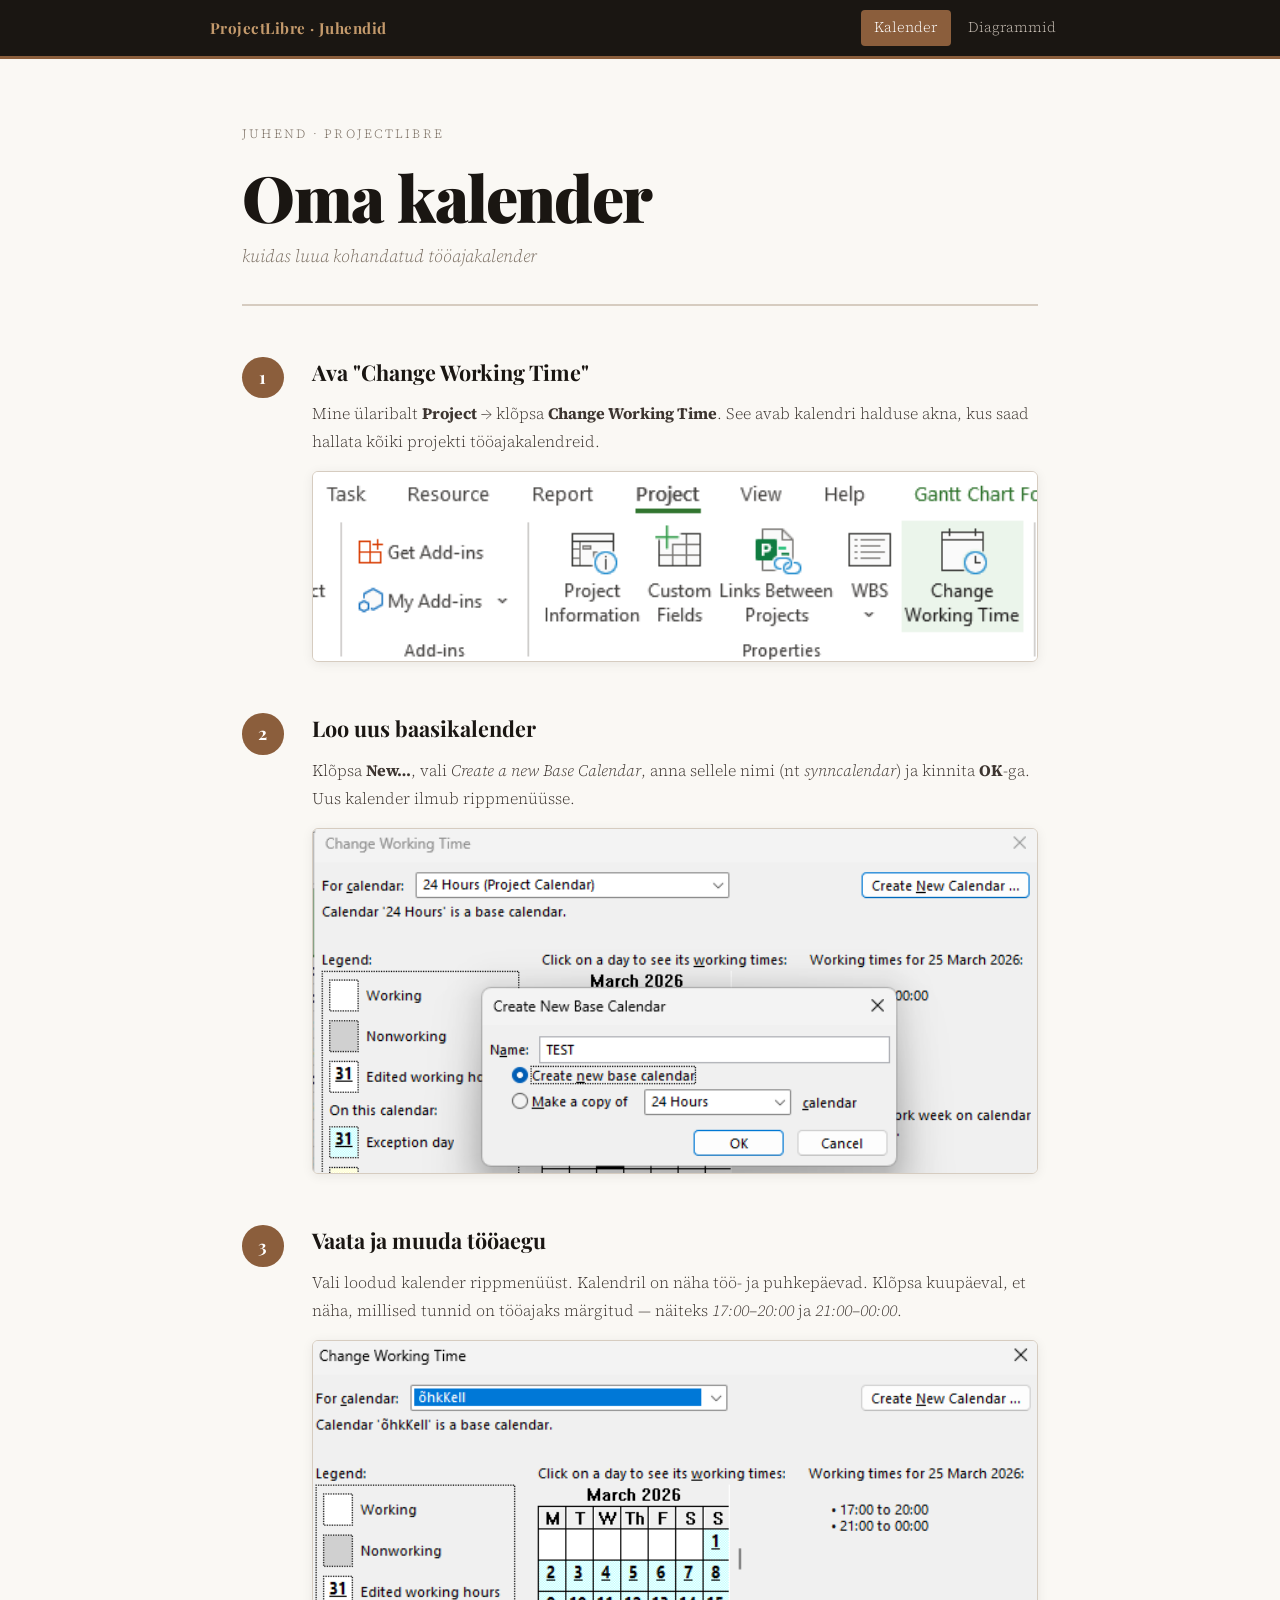
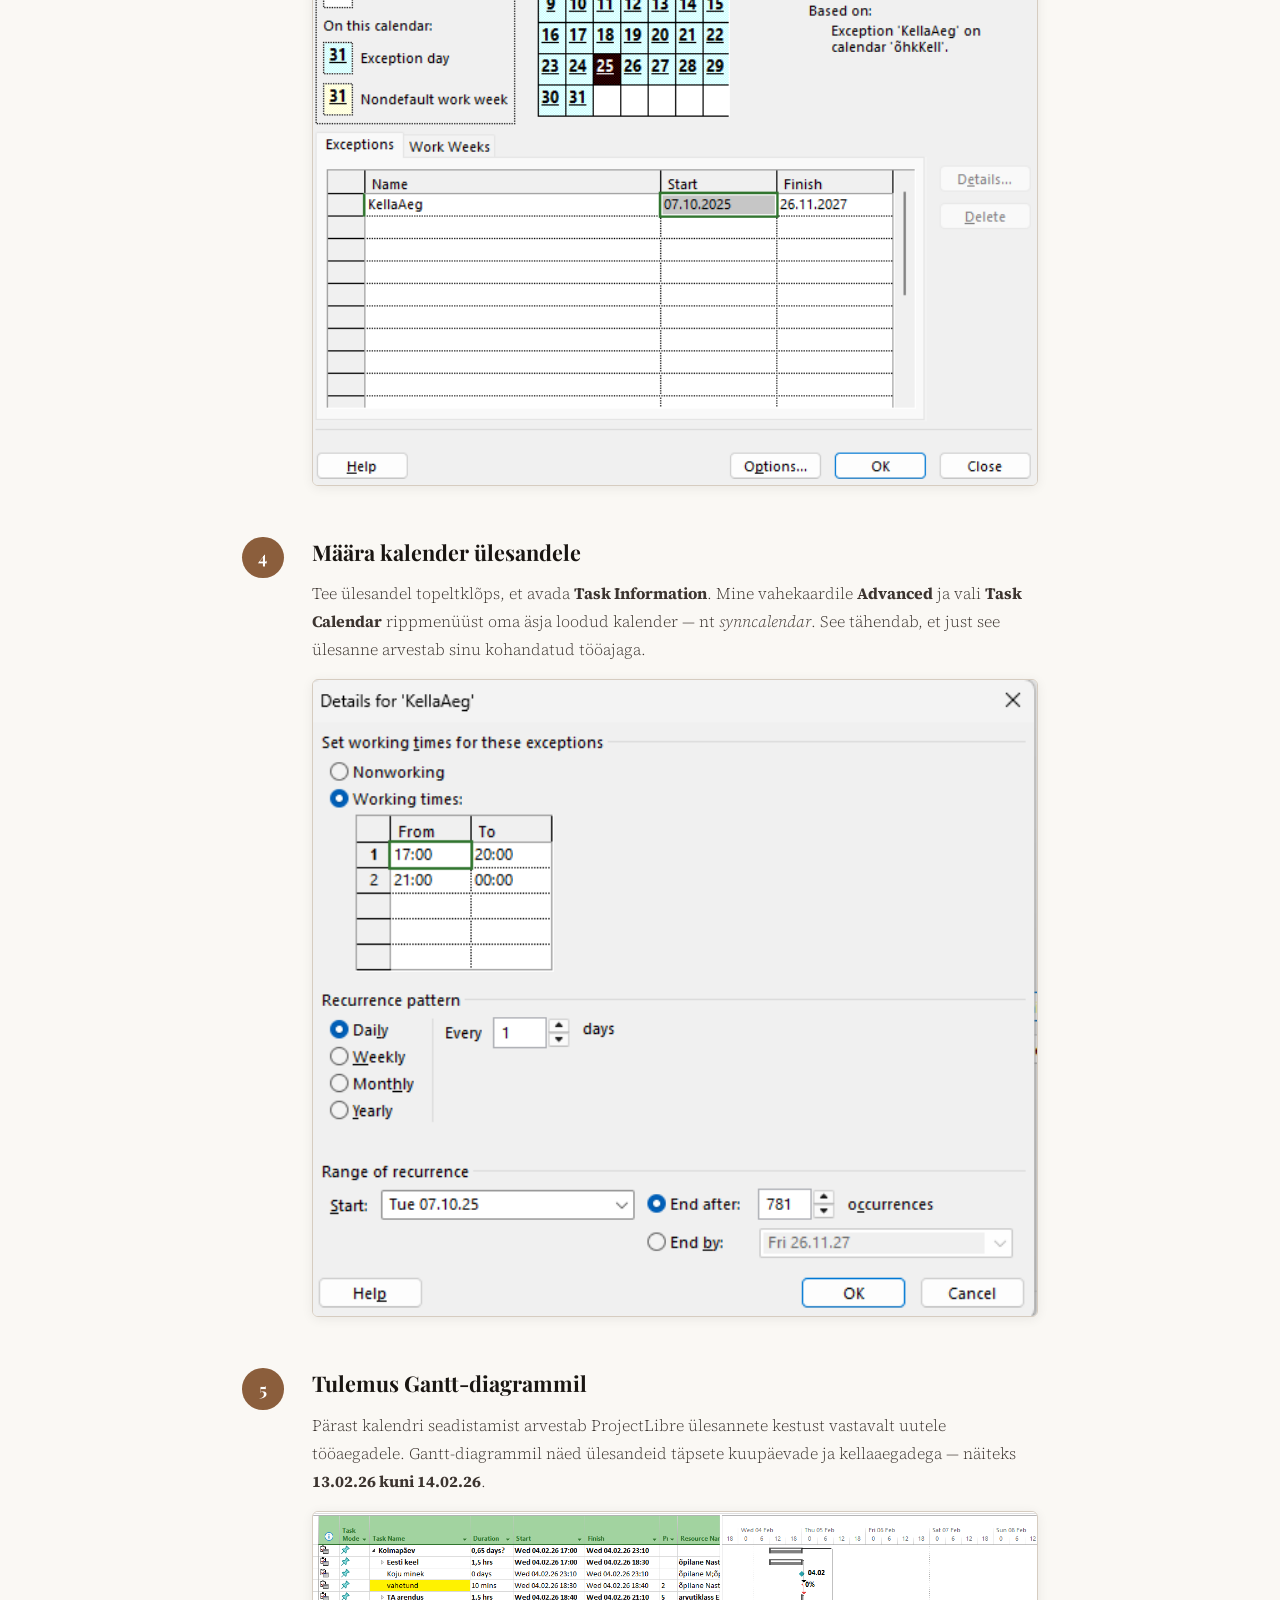
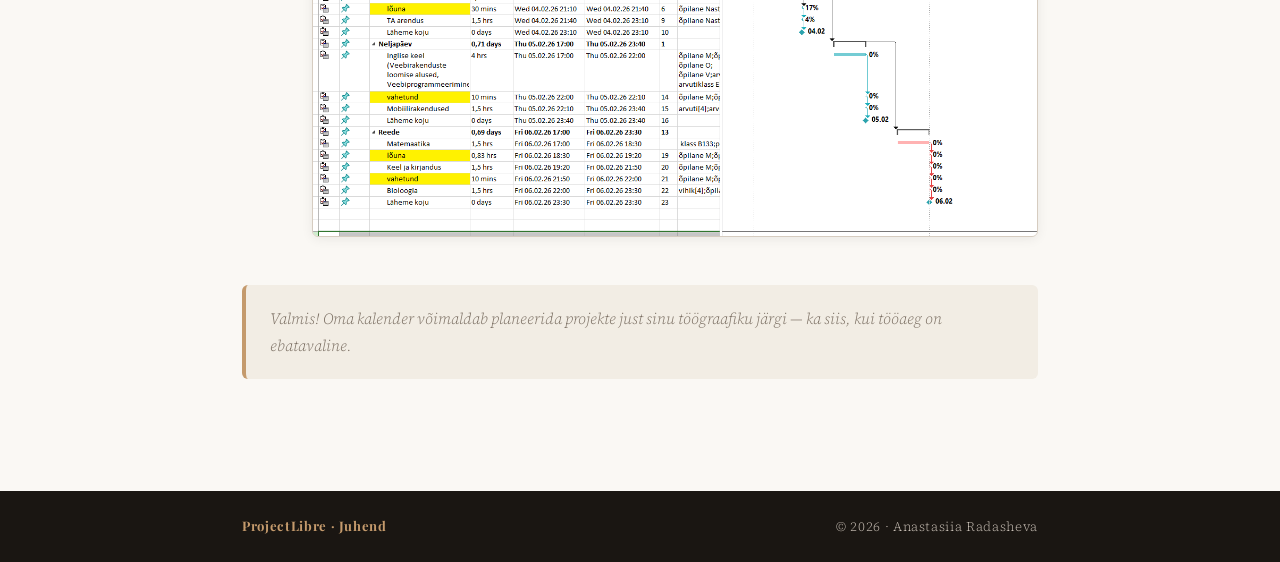
==== index.html @ e67ac2ee "Update index.html" ====
<!DOCTYPE html>
<html lang="et">
<head>
<meta charset="UTF-8">
<meta name="viewport" content="width=device-width, initial-scale=1.0">
<title>Kuidas luua oma kalender ProjectLibre'is?</title>
<link href="https://fonts.googleapis.com/css2?family=Playfair+Display:wght@700;900&family=Source+Serif+4:ital,wght@0,300;0,400;1,300&display=swap" rel="stylesheet">
<link rel="stylesheet" href="style.css">
</head>
<body>
<nav class="navbar">
  <div class="nav-inner">
    <span class="nav-brand">ProjectLibre · Juhendid</span>
    <ul class="nav-links">
      <li><a href="index.html" class="active">Kalender</a></li>
      <li><a href="diagramm.html"> Diagrammid</a></li>
    </ul>
  </div>
</nav>
<div class="page">
  <div class="label">Juhend · ProjectLibre</div>
  <h1>Oma kalender</h1>
  <p class="subtitle">kuidas luua kohandatud tööajakalender</p>
  <hr class="divider">
  <div class="step">
    <div class="step-number">1</div>
    <div class="step-content">
      <h2>Ava "Change Working Time"</h2>
      <p>Mine ülaribalt <strong>Project</strong> → klõpsa <strong>Change Working Time</strong>. See avab kalendri halduse akna, kus saad hallata kõiki projekti tööajakalendreid.</p>
      <img src="Images/{F6E60030-92B0-4FE5-90F1-B4C6B2BD35BD}.png" alt="ProjectLibre ribbon — Change Working Time nupp">
    </div>
  </div>
  <div class="step">
    <div class="step-number">2</div>
    <div class="step-content">
      <h2>Loo uus baasikalender</h2>
      <p>Klõpsa <strong>New…</strong>, vali <em>Create a new Base Calendar</em>, anna sellele nimi (nt <em>synncalendar</em>) ja kinnita <strong>OK</strong>-ga. Uus kalender ilmub rippmenüüsse.</p>
      <img src="Images/{E09361CF-69B8-4D00-9238-5CE964BAFF98}.png" alt="New Base Calendar dialoog ProjectLibre'is">
    </div>
  </div>
  <div class="step">
    <div class="step-number">3</div>
    <div class="step-content">
      <h2>Vaata ja muuda tööaegu</h2>
      <p>Vali loodud kalender rippmenüüst. Kalendril on näha töö- ja puhkepäevad. Klõpsa kuupäeval, et näha, millised tunnid on tööajaks märgitud — näiteks <em>17:00–20:00</em> ja <em>21:00–00:00</em>.</p>
      <img src="Images/{89A5AAA4-F34B-474A-B6EA-D27E806404A8}.png" alt="Change Working Time — kalender projektiga">
    </div>
  </div>
  <div class="step">
    <div class="step-number">4</div>
    <div class="step-content">
      <h2>Määra kalender ülesandele</h2>
      <p>Tee ülesandel topeltklõps, et avada <strong>Task Information</strong>. Mine vahekaardile <strong>Advanced</strong> ja vali <strong>Task Calendar</strong> rippmenüüst oma äsja loodud kalender — nt <em>synncalendar</em>. See tähendab, et just see ülesanne arvestab sinu kohandatud tööajaga.</p>
      <img src="Images/{0BF340AE-6AEB-4C41-87E1-C7EDC3A87000}.png" alt="Task Information — Advanced vahekaart kalendri määramisega">
    </div>
  </div>
  <div class="step">
    <div class="step-number">5</div>
    <div class="step-content">
      <h2>Tulemus Gantt-diagrammil</h2>
      <p>Pärast kalendri seadistamist arvestab ProjectLibre ülesannete kestust vastavalt uutele tööaegadele. Gantt-diagrammil näed ülesandeid täpsete kuupäevade ja kellaaegadega — näiteks <strong>13.02.26 kuni 14.02.26</strong>.</p>
      <img src="Images/{218B8724-A033-433F-B2F6-CED9FF5B0095}.png" alt="Gantt diagramm ülesannetega ProjectLibre'is">
    </div>
  </div>
  <p class="footer-note">
    Valmis! Oma kalender võimaldab planeerida projekte just sinu töögraafiku järgi — ka siis, kui tööaeg on ebatavaline.
  </p>
</div>
<footer>
  <div class="footer-inner">
    <div class="footer-brand">ProjectLibre · Juhend</div>
    <div class="footer-copy">© 2026 · Anastasiia Radasheva</div>
  </div>
</footer>
</body>
</html>
---- style.css ----
/* ── Reset & base ── */
*, *::before, *::after { box-sizing: border-box; margin: 0; padding: 0; }

:root {
  --ink:     #1a1612;
  --paper:   #faf8f4;
  --cream:   #f2ede4;
  --accent:  #8b5e3c;
  --accent2: #c49a6c;
  --rule:    #d6ccc0;
  --muted:   #7a6e62;
  --nav-bg:  #1a1612;
  --nav-text:#faf8f4;
}

body {
  background: var(--paper);
  color: var(--ink);
  font-family: 'Source Serif 4', Georgia, serif;
  font-weight: 300;
  line-height: 1.75;
}

/* ── Navigation ── */
.navbar {
  position: sticky;
  top: 0;
  z-index: 100;
  background: var(--nav-bg);
  border-bottom: 3px solid var(--accent);
  padding: 0 2rem;
}

.nav-inner {
  max-width: 860px;
  margin: 0 auto;
  display: flex;
  align-items: center;
  justify-content: space-between;
  height: 56px;
  gap: 1rem;
}

.nav-brand {
  font-family: 'Playfair Display', Georgia, serif;
  font-weight: 700;
  font-size: 0.95rem;
  color: var(--accent2);
  white-space: nowrap;
  letter-spacing: 0.03em;
}

.nav-links {
  list-style: none;
  display: flex;
  gap: 0.25rem;
}

.nav-links a {
  display: block;
  padding: 0.35rem 0.85rem;
  color: #c8bfb5;
  text-decoration: none;
  font-family: 'Source Serif 4', serif;
  font-size: 0.9rem;
  border-radius: 4px;
  transition: background 0.2s, color 0.2s;
}

.nav-links a:hover {
  background: rgba(255,255,255,0.08);
  color: var(--nav-text);
}

.nav-links a.active {
  background: var(--accent);
  color: #fff;
}

/* ── Page wrapper ── */
.page {
  max-width: 860px;
  margin: 0 auto;
  padding: 4rem 2rem 3rem;
}

/* ── Header ── */
.label {
  font-size: 0.78rem;
  letter-spacing: 0.18em;
  text-transform: uppercase;
  color: var(--muted);
  margin-bottom: 1.1rem;
}

h1 {
  font-family: 'Playfair Display', Georgia, serif;
  font-size: clamp(2.4rem, 6vw, 4rem);
  font-weight: 900;
  line-height: 1.1;
  letter-spacing: -0.02em;
  color: var(--ink);
  margin-bottom: 0.5rem;
}

.subtitle {
  font-size: 1.1rem;
  font-weight: 300;
  font-style: italic;
  color: var(--muted);
  margin-bottom: 2rem;
}

.divider {
  border: none;
  border-top: 2px solid var(--rule);
  margin-bottom: 3rem;
}

/* ── Steps ── */
.step {
  display: flex;
  gap: 1.8rem;
  margin-bottom: 3rem;
  align-items: flex-start;
}

.step-number {
  flex-shrink: 0;
  width: 2.6rem;
  height: 2.6rem;
  background: var(--accent);
  color: #fff;
  border-radius: 50%;
  display: flex;
  align-items: center;
  justify-content: center;
  font-family: 'Playfair Display', serif;
  font-weight: 700;
  font-size: 1.1rem;
  margin-top: 0.2rem;
}

.step-content h2 {
  font-family: 'Playfair Display', Georgia, serif;
  font-size: 1.35rem;
  font-weight: 700;
  color: var(--ink);
  margin-bottom: 0.5rem;
}

.step-content p {
  color: #3d3530;
  margin-bottom: 1rem;
}

.step-content img {
  width: 100%;
  border-radius: 6px;
  border: 1px solid var(--rule);
  box-shadow: 0 2px 12px rgba(0,0,0,0.07);
  display: block;
  margin-top: 0.75rem;
}

/* ── Info box (video link) ── */
.info-box {
  background: var(--cream);
  border-left: 4px solid var(--accent);
  border-radius: 4px;
  padding: 1rem 1.25rem;
  margin-bottom: 2.5rem;
  font-size: 0.97rem;
  color: var(--ink);
}

.info-box a {
  color: var(--accent);
  text-decoration: underline;
  text-underline-offset: 3px;
}

.info-box a:hover {
  color: var(--ink);
}

/* ── Image placeholder ── */
.img-placeholder {
  width: 100%;
  min-height: 180px;
  background: var(--cream);
  border: 2px dashed var(--rule);
  border-radius: 6px;
  display: flex;
  align-items: center;
  justify-content: center;
  margin-top: 0.75rem;
  padding: 1.5rem;
}

.img-placeholder span {
  color: var(--muted);
  font-size: 0.9rem;
  font-style: italic;
  text-align: center;
}

/* ── Code block ── */
.code-block {
  background: #2a2420;
  color: #e8d5b7;
  font-family: 'Courier New', monospace;
  font-size: 1rem;
  padding: 0.85rem 1.25rem;
  border-radius: 6px;
  margin: 0.75rem 0 1rem;
  letter-spacing: 0.02em;
}

/* ── Footer note ── */
.footer-note {
  background: var(--cream);
  border-radius: 6px;
  padding: 1.25rem 1.5rem;
  margin-top: 1rem;
  font-style: italic;
  color: var(--muted);
  font-size: 0.97rem;
  border-left: 4px solid var(--accent2);
}

/* ── Footer ── */
footer {
  background: var(--ink);
  color: #c8bfb5;
  margin-top: 4rem;
}

.footer-inner {
  max-width: 860px;
  margin: 0 auto;
  padding: 1.5rem 2rem;
  display: flex;
  justify-content: space-between;
  align-items: center;
  font-size: 0.82rem;
  letter-spacing: 0.05em;
}

.footer-brand {
  font-family: 'Playfair Display', serif;
  font-weight: 700;
  color: var(--accent2);
}

/* ── Responsive ── */
@media (max-width: 600px) {
  .nav-inner {
    flex-direction: column;
    height: auto;
    padding: 0.6rem 0;
    gap: 0.4rem;
  }

  .nav-links {
    flex-wrap: wrap;
    justify-content: center;
  }

  .step {
    flex-direction: column;
    gap: 0.75rem;
  }

  .step-number {
    margin-top: 0;
  }

  .footer-inner {
    flex-direction: column;
    gap: 0.4rem;
    text-align: center;
  }
}
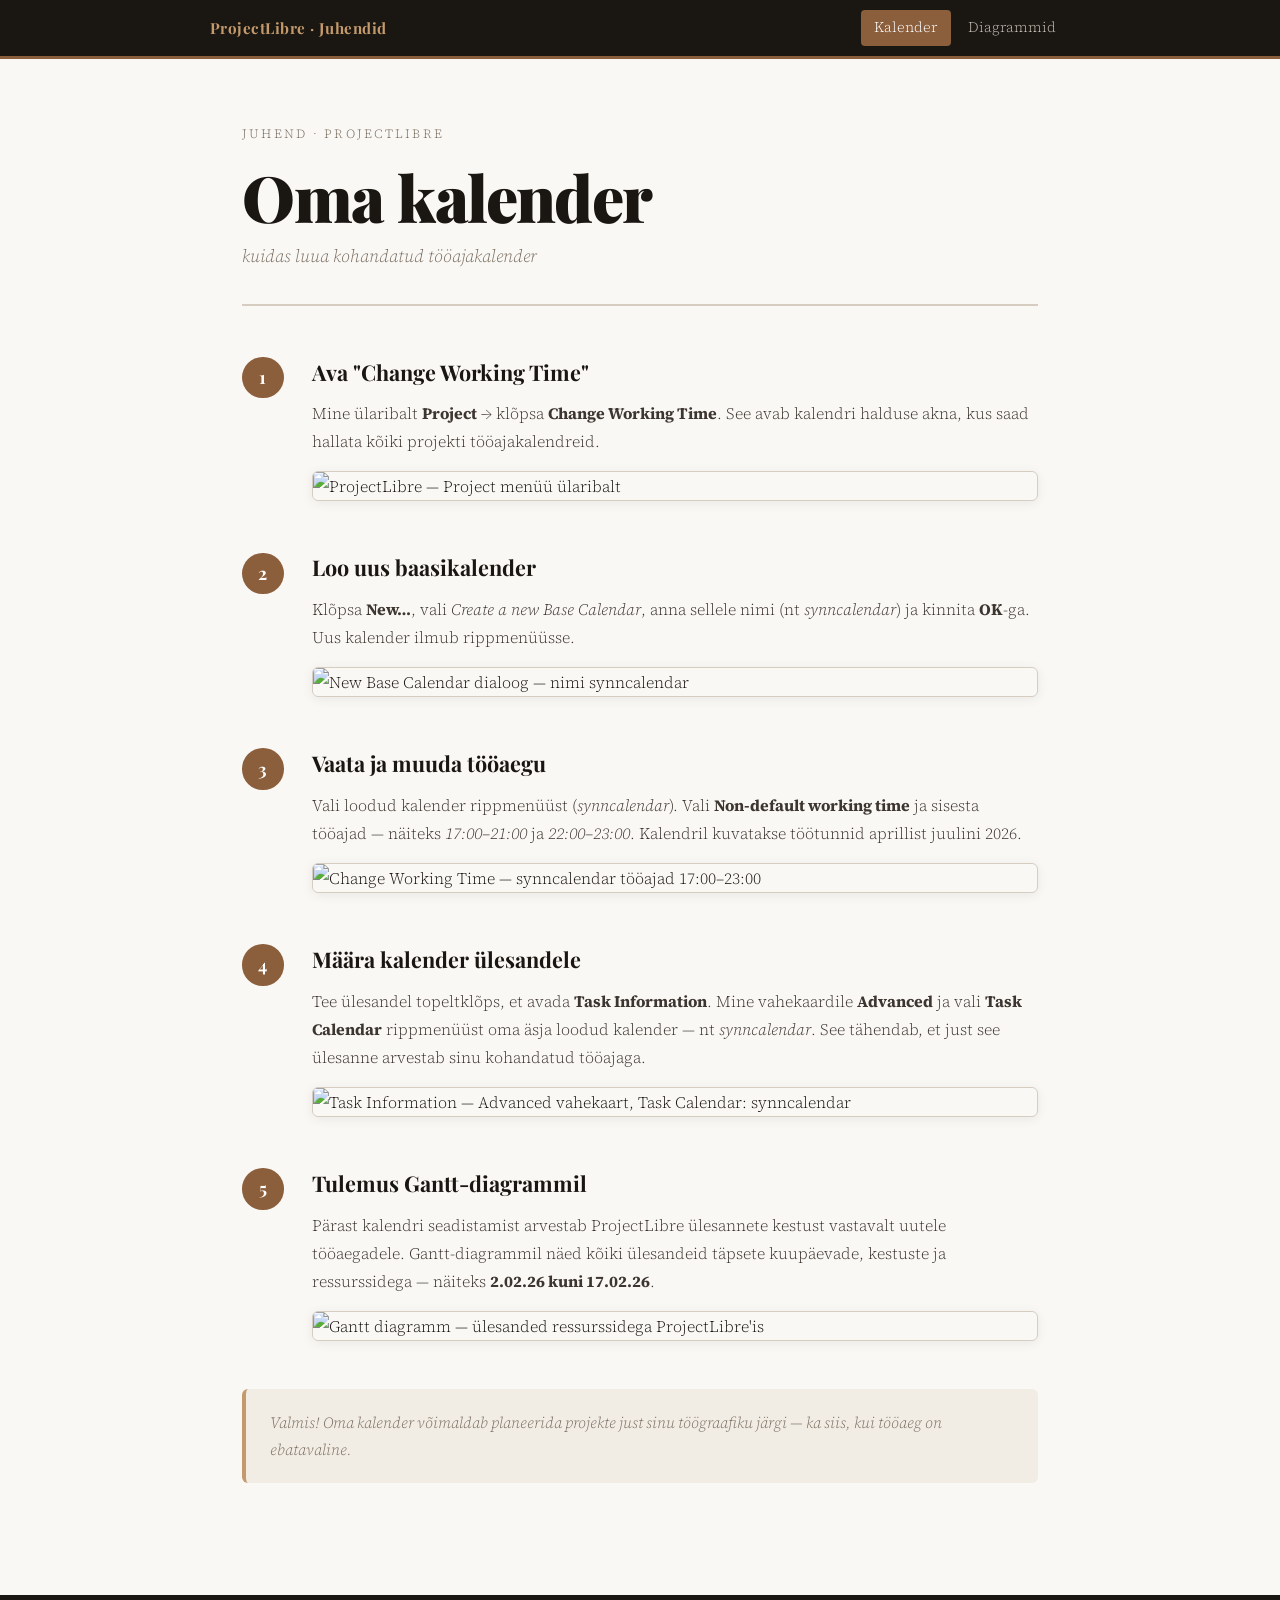
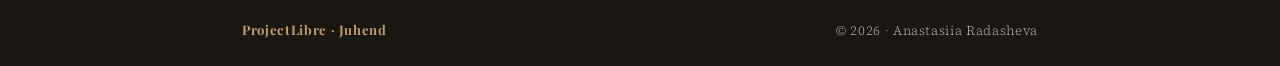
==== commit 8923520b: "Update index.html" ====
--- a/index.html
+++ b/index.html
@@ -22,46 +22,52 @@
   <h1>Oma kalender</h1>
   <p class="subtitle">kuidas luua kohandatud tööajakalender</p>
   <hr class="divider">
+
   <div class="step">
     <div class="step-number">1</div>
     <div class="step-content">
       <h2>Ava "Change Working Time"</h2>
       <p>Mine ülaribalt <strong>Project</strong> → klõpsa <strong>Change Working Time</strong>. See avab kalendri halduse akna, kus saad hallata kõiki projekti tööajakalendreid.</p>
-      <img src="Images/{F6E60030-92B0-4FE5-90F1-B4C6B2BD35BD}.png" alt="ProjectLibre ribbon — Change Working Time nupp">
+      <img src="Images/_C6FD96AB-0320-48C0-B1FB-0D2364A1BF7B_.png" alt="ProjectLibre — Project menüü ülaribalt">
     </div>
   </div>
+
   <div class="step">
     <div class="step-number">2</div>
     <div class="step-content">
       <h2>Loo uus baasikalender</h2>
       <p>Klõpsa <strong>New…</strong>, vali <em>Create a new Base Calendar</em>, anna sellele nimi (nt <em>synncalendar</em>) ja kinnita <strong>OK</strong>-ga. Uus kalender ilmub rippmenüüsse.</p>
-      <img src="Images/{E09361CF-69B8-4D00-9238-5CE964BAFF98}.png" alt="New Base Calendar dialoog ProjectLibre'is">
+      <img src="Images/_42D2BF27-24DB-4979-A9BF-090CA47FE101_.png" alt="New Base Calendar dialoog — nimi synncalendar">
     </div>
   </div>
+
   <div class="step">
     <div class="step-number">3</div>
     <div class="step-content">
       <h2>Vaata ja muuda tööaegu</h2>
-      <p>Vali loodud kalender rippmenüüst. Kalendril on näha töö- ja puhkepäevad. Klõpsa kuupäeval, et näha, millised tunnid on tööajaks märgitud — näiteks <em>17:00–20:00</em> ja <em>21:00–00:00</em>.</p>
-      <img src="Images/{89A5AAA4-F34B-474A-B6EA-D27E806404A8}.png" alt="Change Working Time — kalender projektiga">
+      <p>Vali loodud kalender rippmenüüst (<em>synncalendar</em>). Vali <strong>Non-default working time</strong> ja sisesta tööajad — näiteks <em>17:00–21:00</em> ja <em>22:00–23:00</em>. Kalendril kuvatakse töötunnid aprillist juulini 2026.</p>
+      <img src="Images/1775031733059__72F3F7E8-0948-4C93-B2BA-ACBA5EA652C2_.png" alt="Change Working Time — synncalendar tööajad 17:00–23:00">
     </div>
   </div>
+
   <div class="step">
     <div class="step-number">4</div>
     <div class="step-content">
       <h2>Määra kalender ülesandele</h2>
       <p>Tee ülesandel topeltklõps, et avada <strong>Task Information</strong>. Mine vahekaardile <strong>Advanced</strong> ja vali <strong>Task Calendar</strong> rippmenüüst oma äsja loodud kalender — nt <em>synncalendar</em>. See tähendab, et just see ülesanne arvestab sinu kohandatud tööajaga.</p>
-      <img src="Images/{0BF340AE-6AEB-4C41-87E1-C7EDC3A87000}.png" alt="Task Information — Advanced vahekaart kalendri määramisega">
+      <img src="Images/_AF228B62-E730-4ABE-90E2-01E49AAC4EB8_.png" alt="Task Information — Advanced vahekaart, Task Calendar: synncalendar">
     </div>
   </div>
+
   <div class="step">
     <div class="step-number">5</div>
     <div class="step-content">
       <h2>Tulemus Gantt-diagrammil</h2>
-      <p>Pärast kalendri seadistamist arvestab ProjectLibre ülesannete kestust vastavalt uutele tööaegadele. Gantt-diagrammil näed ülesandeid täpsete kuupäevade ja kellaaegadega — näiteks <strong>13.02.26 kuni 14.02.26</strong>.</p>
-      <img src="Images/{218B8724-A033-433F-B2F6-CED9FF5B0095}.png" alt="Gantt diagramm ülesannetega ProjectLibre'is">
+      <p>Pärast kalendri seadistamist arvestab ProjectLibre ülesannete kestust vastavalt uutele tööaegadele. Gantt-diagrammil näed kõiki ülesandeid täpsete kuupäevade, kestuste ja ressurssidega — näiteks <strong>2.02.26 kuni 17.02.26</strong>.</p>
+      <img src="Images/1775031700817__E7C8955E-2F8A-4961-ACB9-116C84E02DF3_.png" alt="Gantt diagramm — ülesanded ressurssidega ProjectLibre'is">
     </div>
   </div>
+
   <p class="footer-note">
     Valmis! Oma kalender võimaldab planeerida projekte just sinu töögraafiku järgi — ka siis, kui tööaeg on ebatavaline.
   </p>
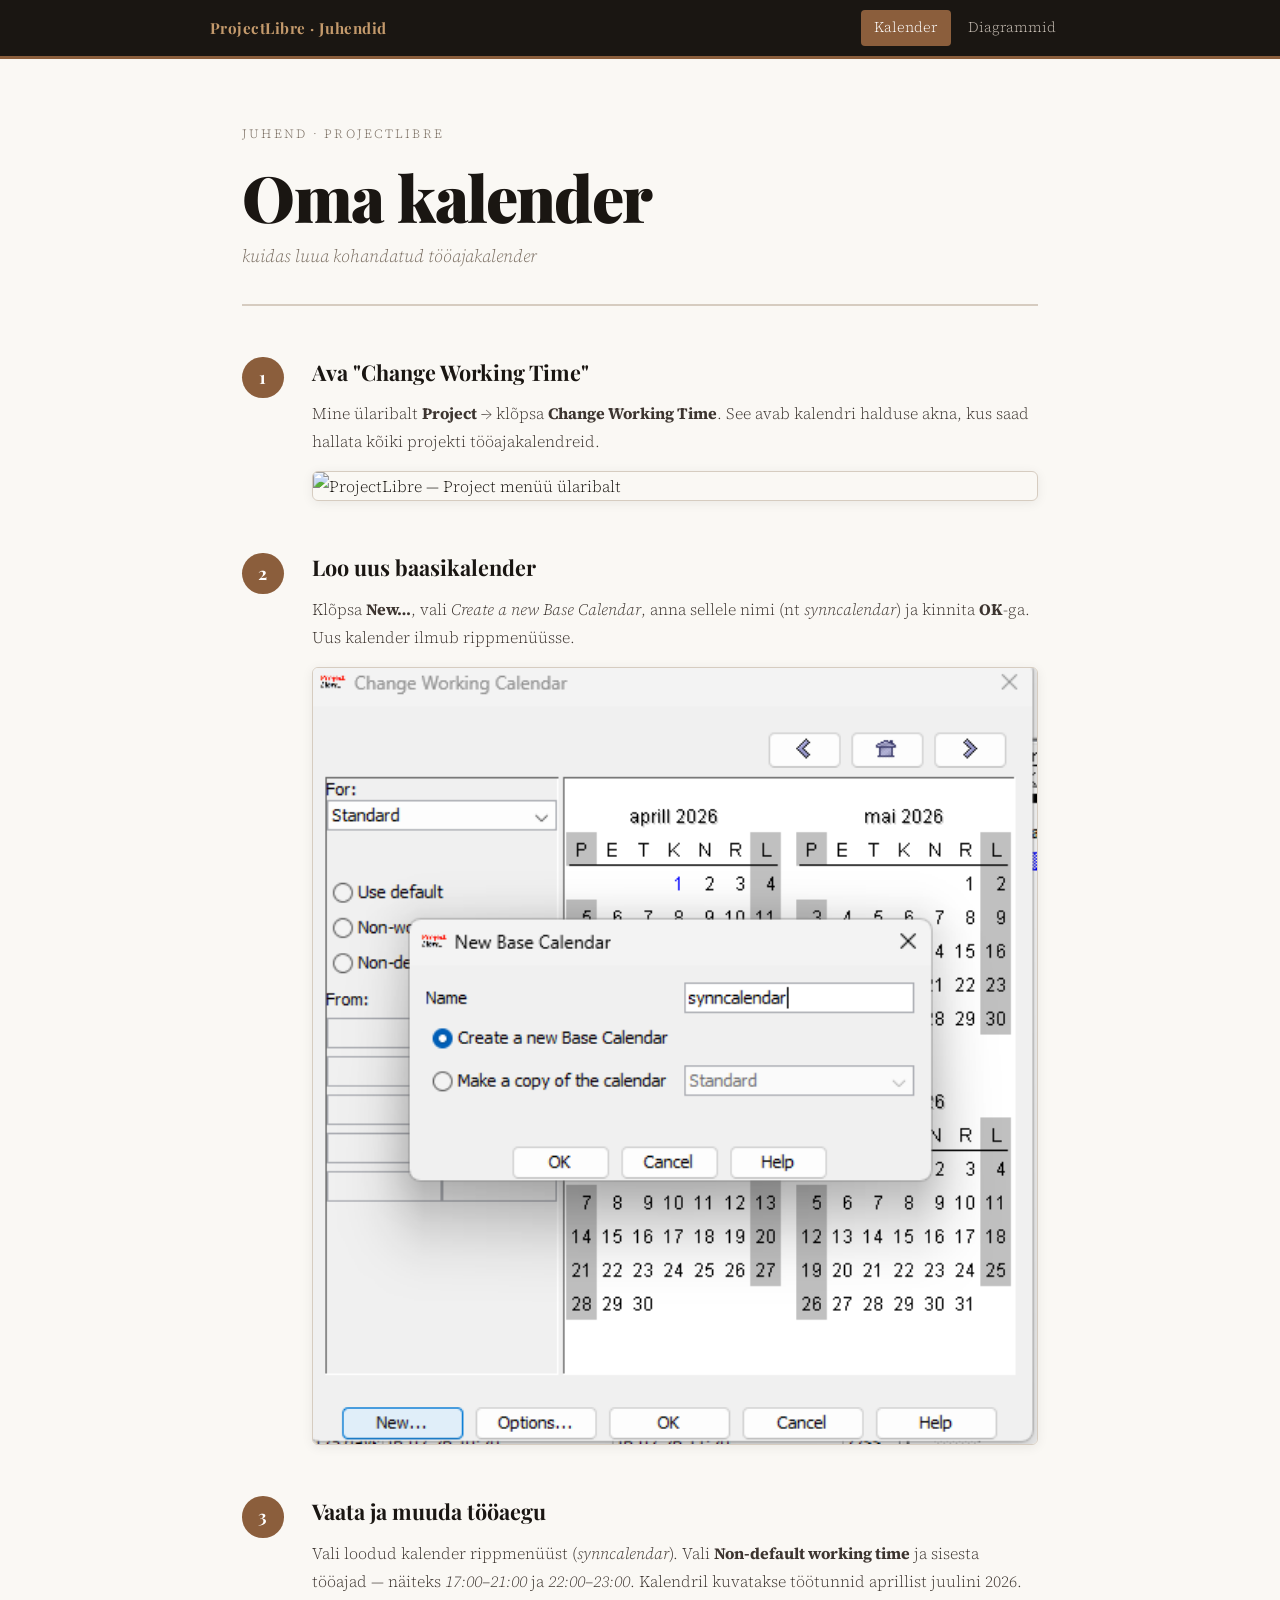
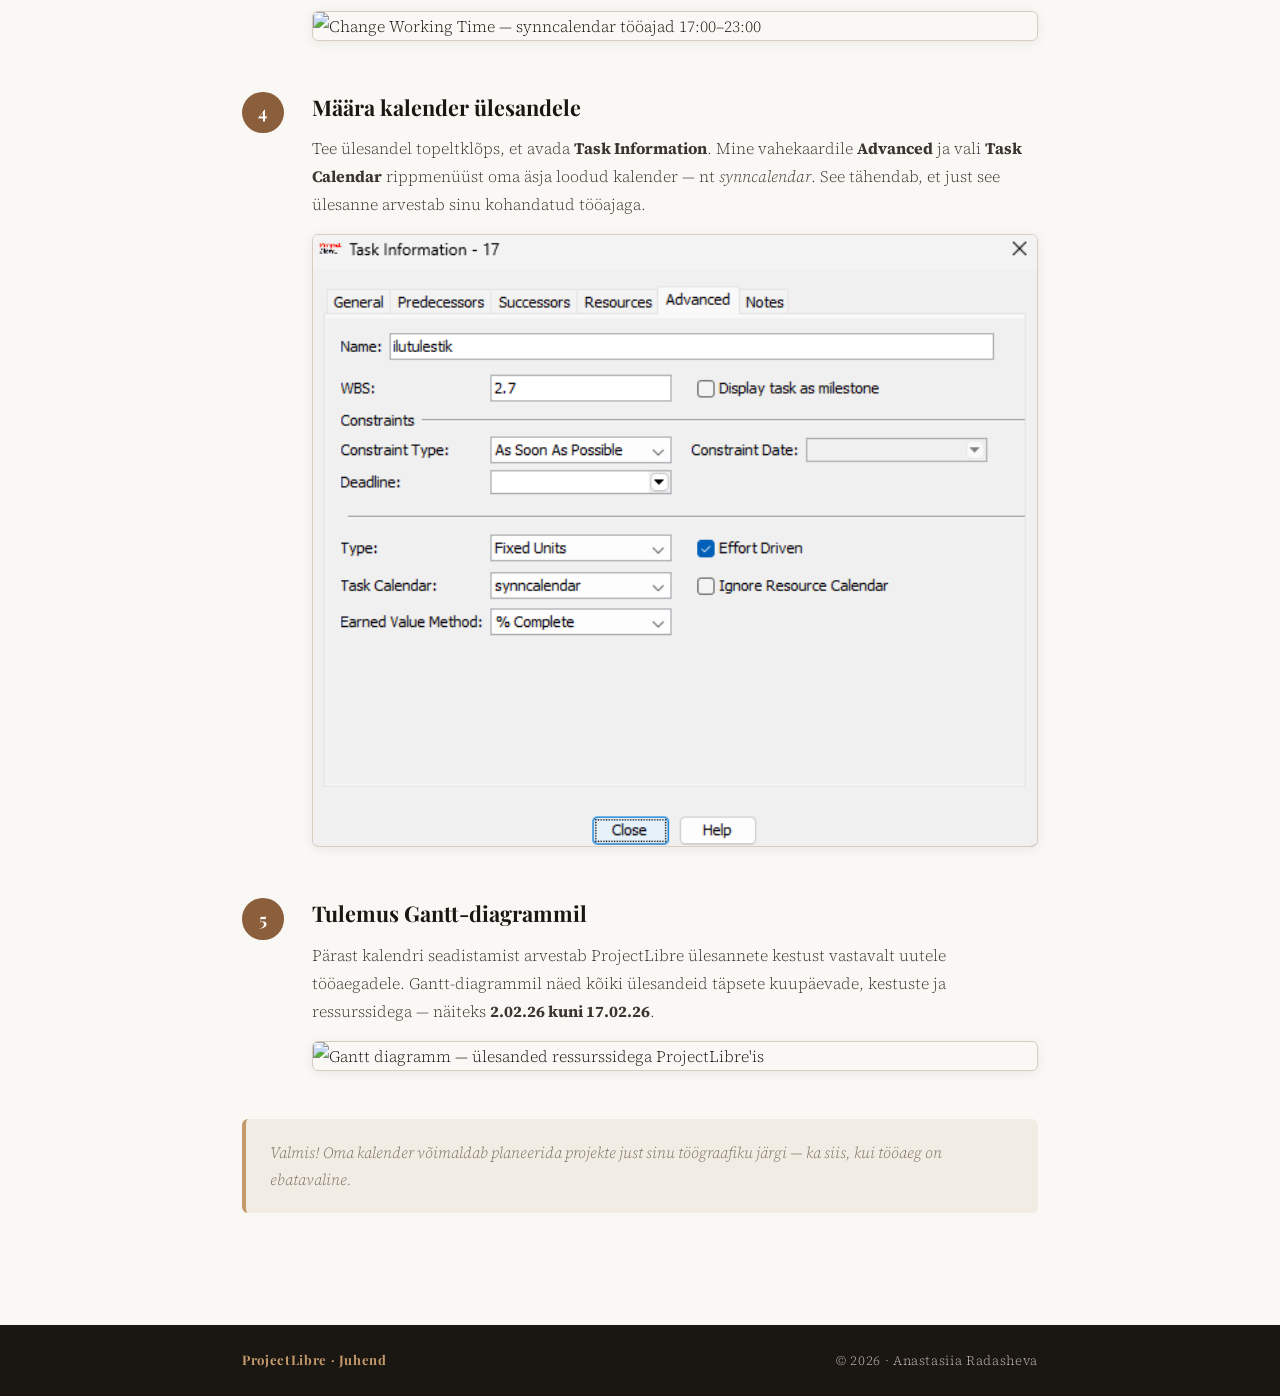
==== commit dd22d684: "Update index.html" ====
--- a/index.html
+++ b/index.html
@@ -28,7 +28,7 @@
     <div class="step-content">
       <h2>Ava "Change Working Time"</h2>
       <p>Mine ülaribalt <strong>Project</strong> → klõpsa <strong>Change Working Time</strong>. See avab kalendri halduse akna, kus saad hallata kõiki projekti tööajakalendreid.</p>
-      <img src="Images/_C6FD96AB-0320-48C0-B1FB-0D2364A1BF7B_.png" alt="ProjectLibre — Project menüü ülaribalt">
+      <img src="Images{C6FD96AB-0320-48C0-B1FB-0D2364A1BF7B}.png" alt="ProjectLibre — Project menüü ülaribalt">
     </div>
   </div>
 
@@ -37,7 +37,7 @@
     <div class="step-content">
       <h2>Loo uus baasikalender</h2>
       <p>Klõpsa <strong>New…</strong>, vali <em>Create a new Base Calendar</em>, anna sellele nimi (nt <em>synncalendar</em>) ja kinnita <strong>OK</strong>-ga. Uus kalender ilmub rippmenüüsse.</p>
-      <img src="Images/_42D2BF27-24DB-4979-A9BF-090CA47FE101_.png" alt="New Base Calendar dialoog — nimi synncalendar">
+      <img src="Images/{42D2BF27-24DB-4979-A9BF-090CA47FE101}.png" alt="New Base Calendar dialoog — nimi synncalendar">
     </div>
   </div>
 
@@ -46,7 +46,7 @@
     <div class="step-content">
       <h2>Vaata ja muuda tööaegu</h2>
       <p>Vali loodud kalender rippmenüüst (<em>synncalendar</em>). Vali <strong>Non-default working time</strong> ja sisesta tööajad — näiteks <em>17:00–21:00</em> ja <em>22:00–23:00</em>. Kalendril kuvatakse töötunnid aprillist juulini 2026.</p>
-      <img src="Images/1775031733059__72F3F7E8-0948-4C93-B2BA-ACBA5EA652C2_.png" alt="Change Working Time — synncalendar tööajad 17:00–23:00">
+      <img src="Images/{72F3F7E8-0948-4C93-B2BA-ACBA5EA652C2}.png" alt="Change Working Time — synncalendar tööajad 17:00–23:00">
     </div>
   </div>
 
@@ -55,7 +55,7 @@
     <div class="step-content">
       <h2>Määra kalender ülesandele</h2>
       <p>Tee ülesandel topeltklõps, et avada <strong>Task Information</strong>. Mine vahekaardile <strong>Advanced</strong> ja vali <strong>Task Calendar</strong> rippmenüüst oma äsja loodud kalender — nt <em>synncalendar</em>. See tähendab, et just see ülesanne arvestab sinu kohandatud tööajaga.</p>
-      <img src="Images/_AF228B62-E730-4ABE-90E2-01E49AAC4EB8_.png" alt="Task Information — Advanced vahekaart, Task Calendar: synncalendar">
+      <img src="Images/{AF228B62-E730-4ABE-90E2-01E49AAC4EB8}.png" alt="Task Information — Advanced vahekaart, Task Calendar: synncalendar">
     </div>
   </div>
 
@@ -64,7 +64,7 @@
     <div class="step-content">
       <h2>Tulemus Gantt-diagrammil</h2>
       <p>Pärast kalendri seadistamist arvestab ProjectLibre ülesannete kestust vastavalt uutele tööaegadele. Gantt-diagrammil näed kõiki ülesandeid täpsete kuupäevade, kestuste ja ressurssidega — näiteks <strong>2.02.26 kuni 17.02.26</strong>.</p>
-      <img src="Images/1775031700817__E7C8955E-2F8A-4961-ACB9-116C84E02DF3_.png" alt="Gantt diagramm — ülesanded ressurssidega ProjectLibre'is">
+      <img src="Images/{E7C8955E-2F8A-4961-ACB9-116C84E02DF3}.png" alt="Gantt diagramm — ülesanded ressurssidega ProjectLibre'is">
     </div>
   </div>
 
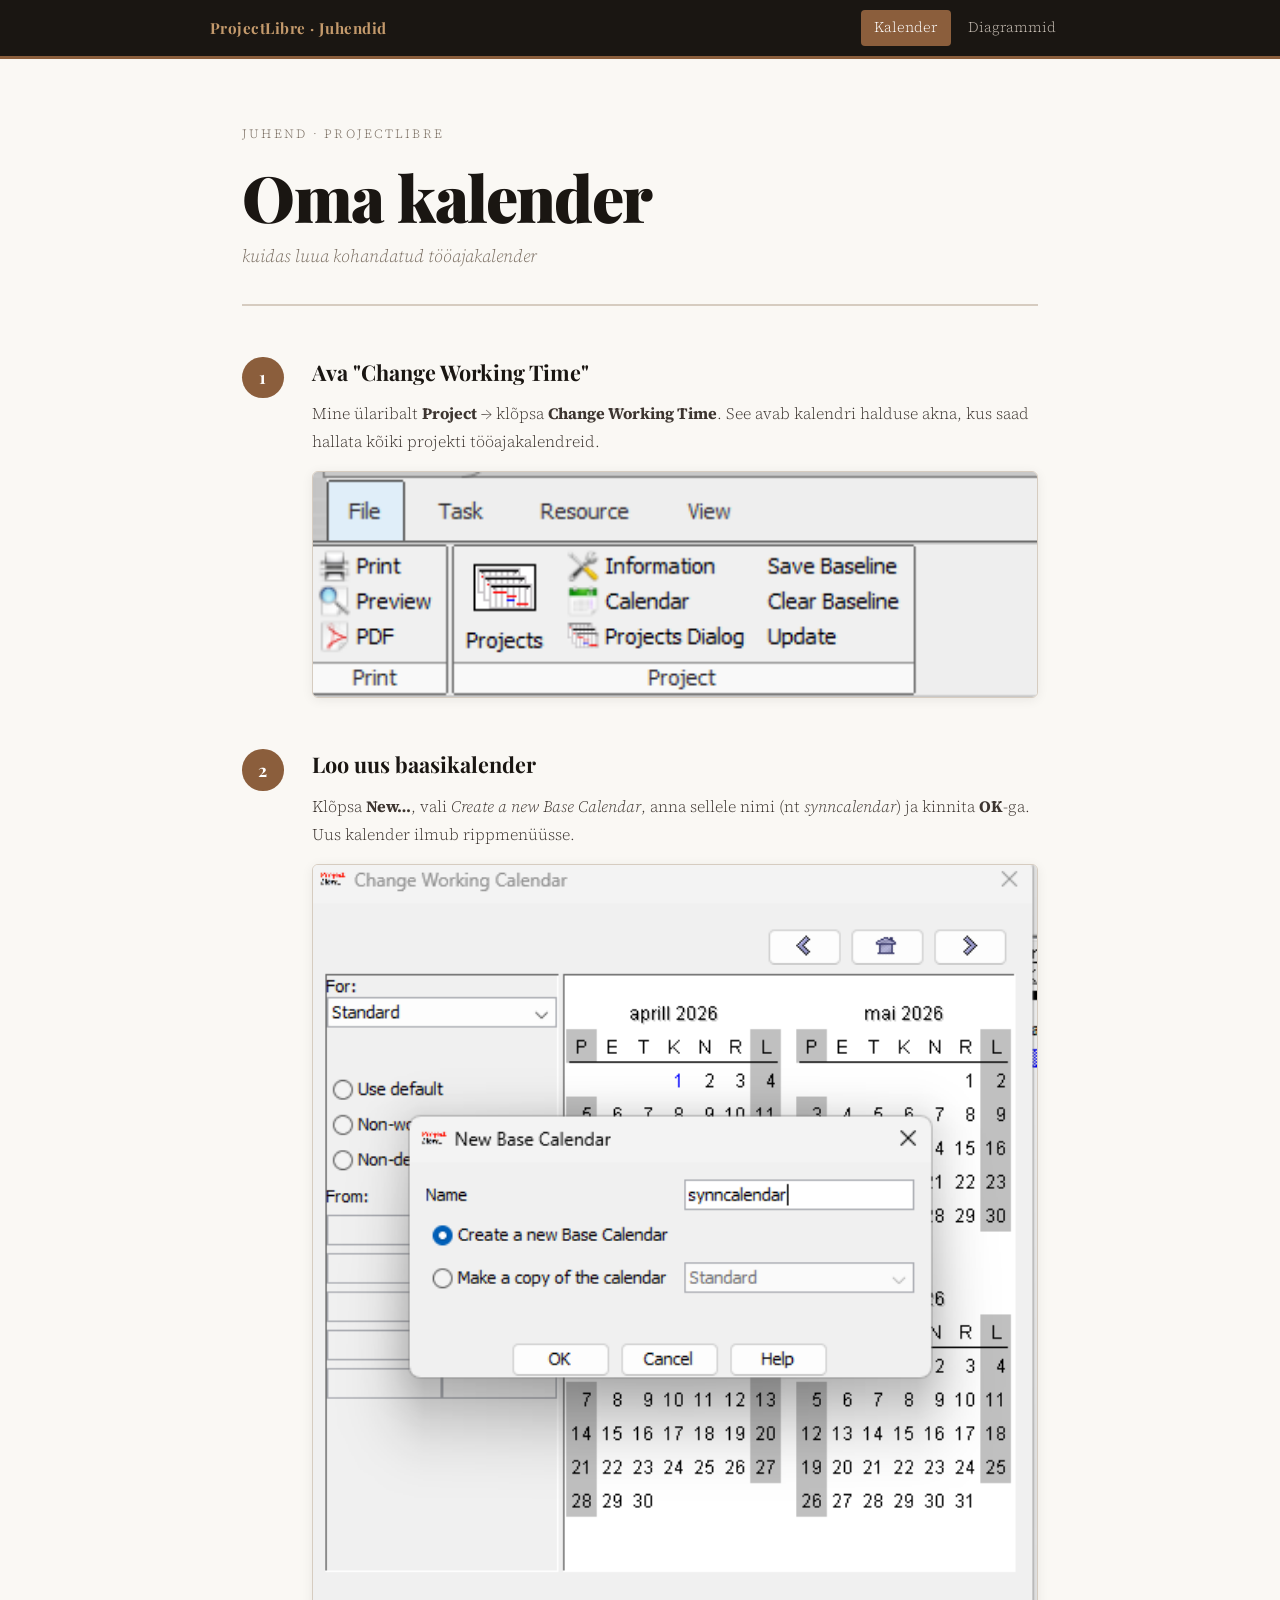
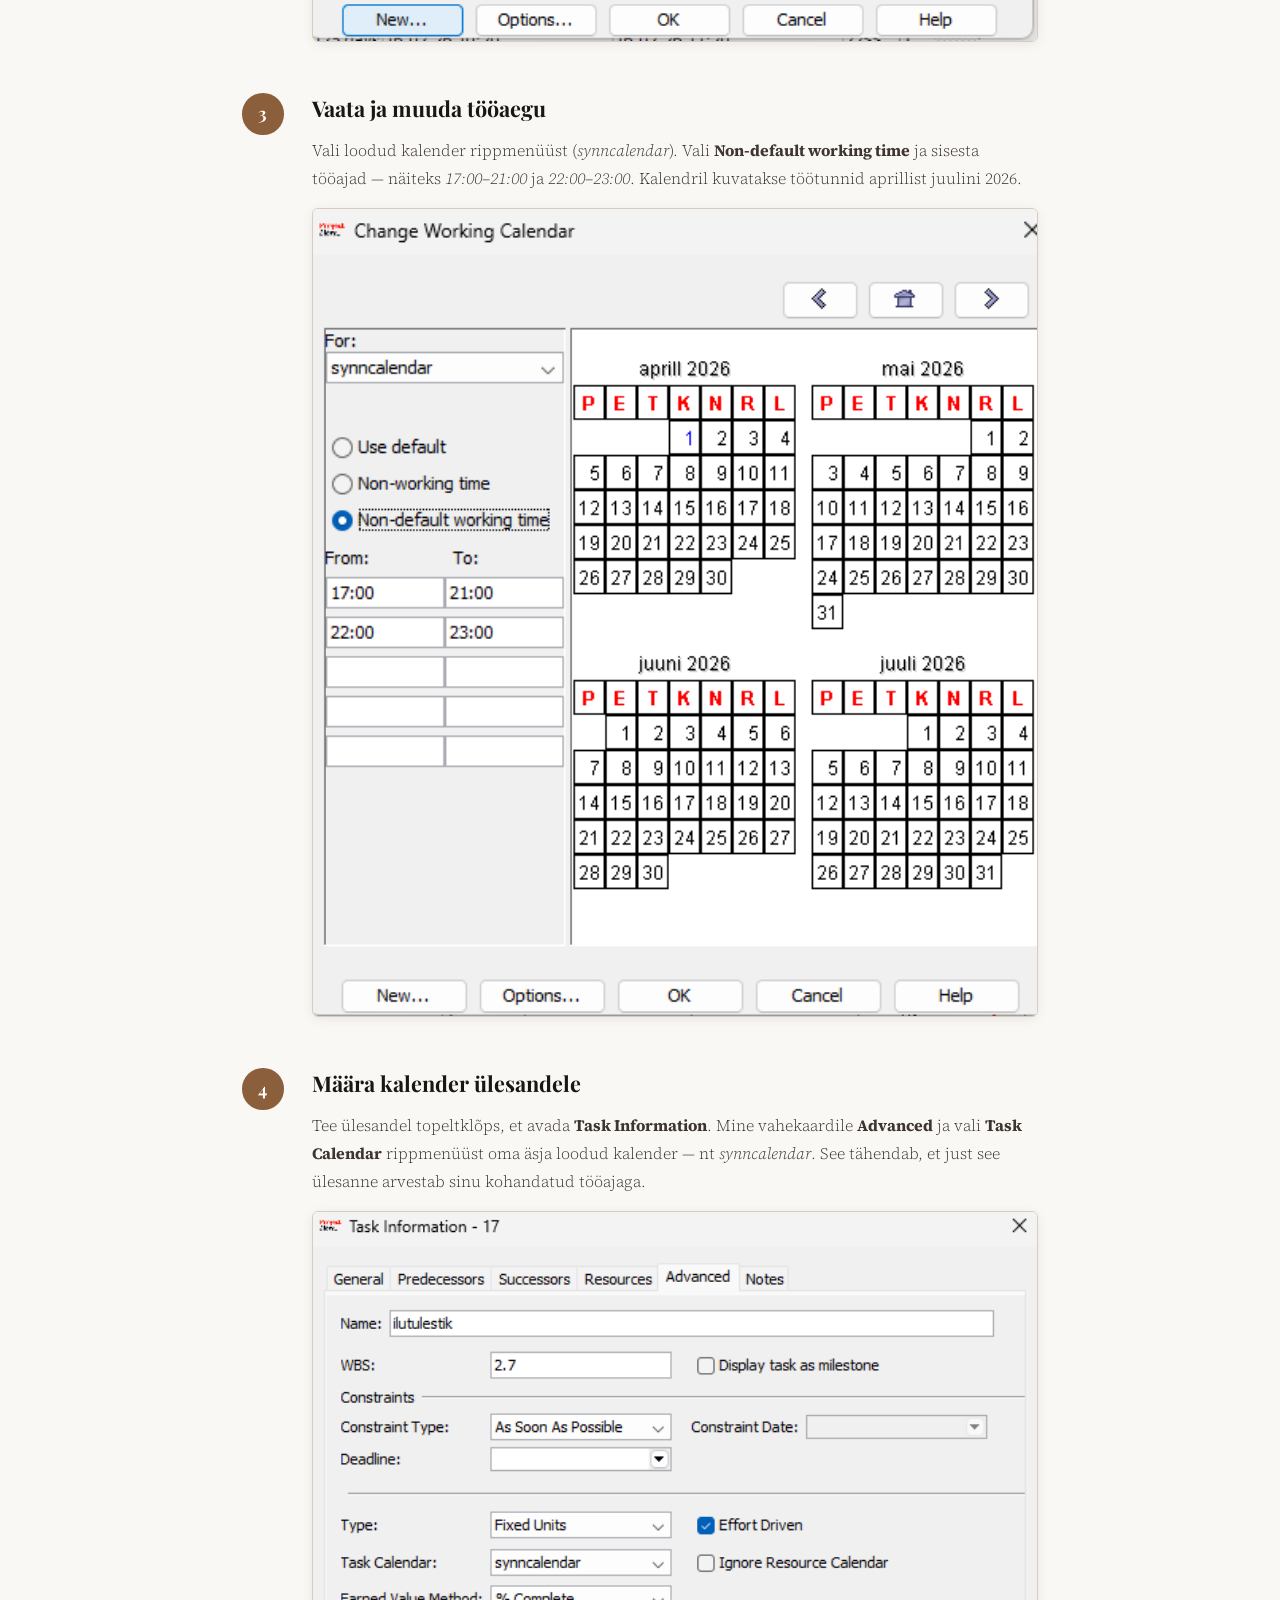
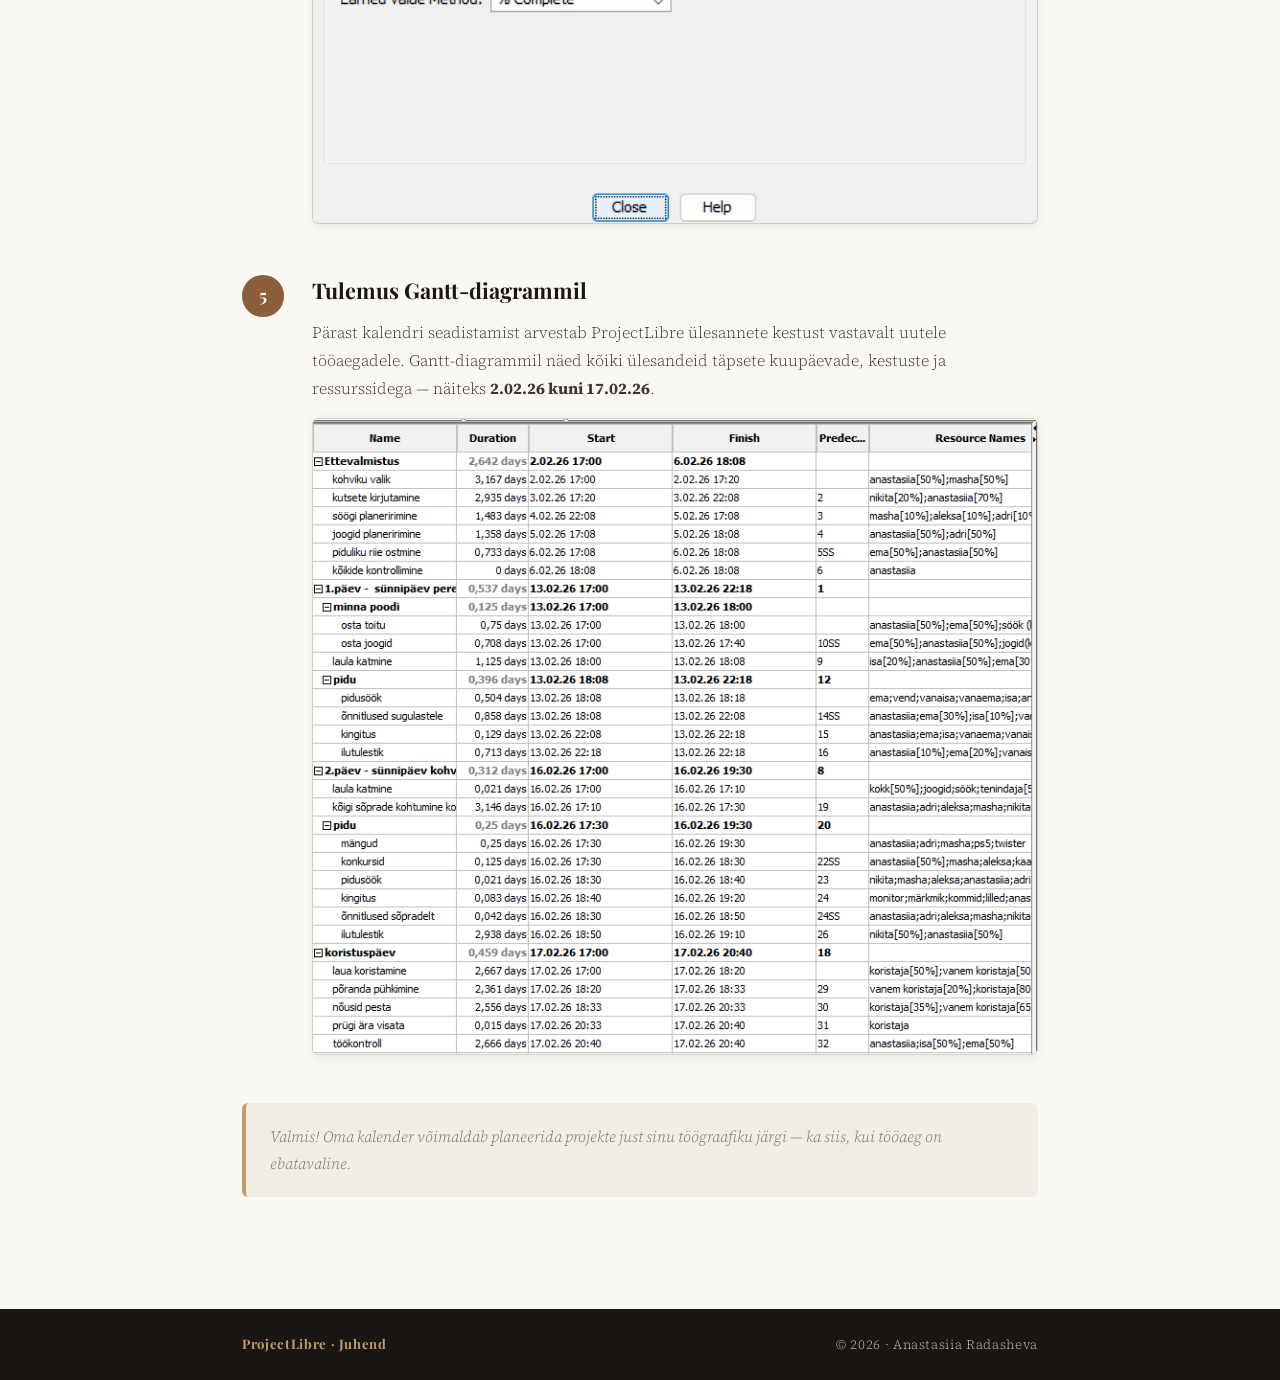
==== commit 568ec1a8: "Fix image source path syntax in index.html" ====
--- a/index.html
+++ b/index.html
@@ -28,7 +28,7 @@
     <div class="step-content">
       <h2>Ava "Change Working Time"</h2>
       <p>Mine ülaribalt <strong>Project</strong> → klõpsa <strong>Change Working Time</strong>. See avab kalendri halduse akna, kus saad hallata kõiki projekti tööajakalendreid.</p>
-      <img src="Images{C6FD96AB-0320-48C0-B1FB-0D2364A1BF7B}.png" alt="ProjectLibre — Project menüü ülaribalt">
+      <img src="Images/{C6FD96AB-0320-48C0-B1FB-0D2364A1BF7B}.png" alt="ProjectLibre — Project menüü ülaribalt">
     </div>
   </div>
 
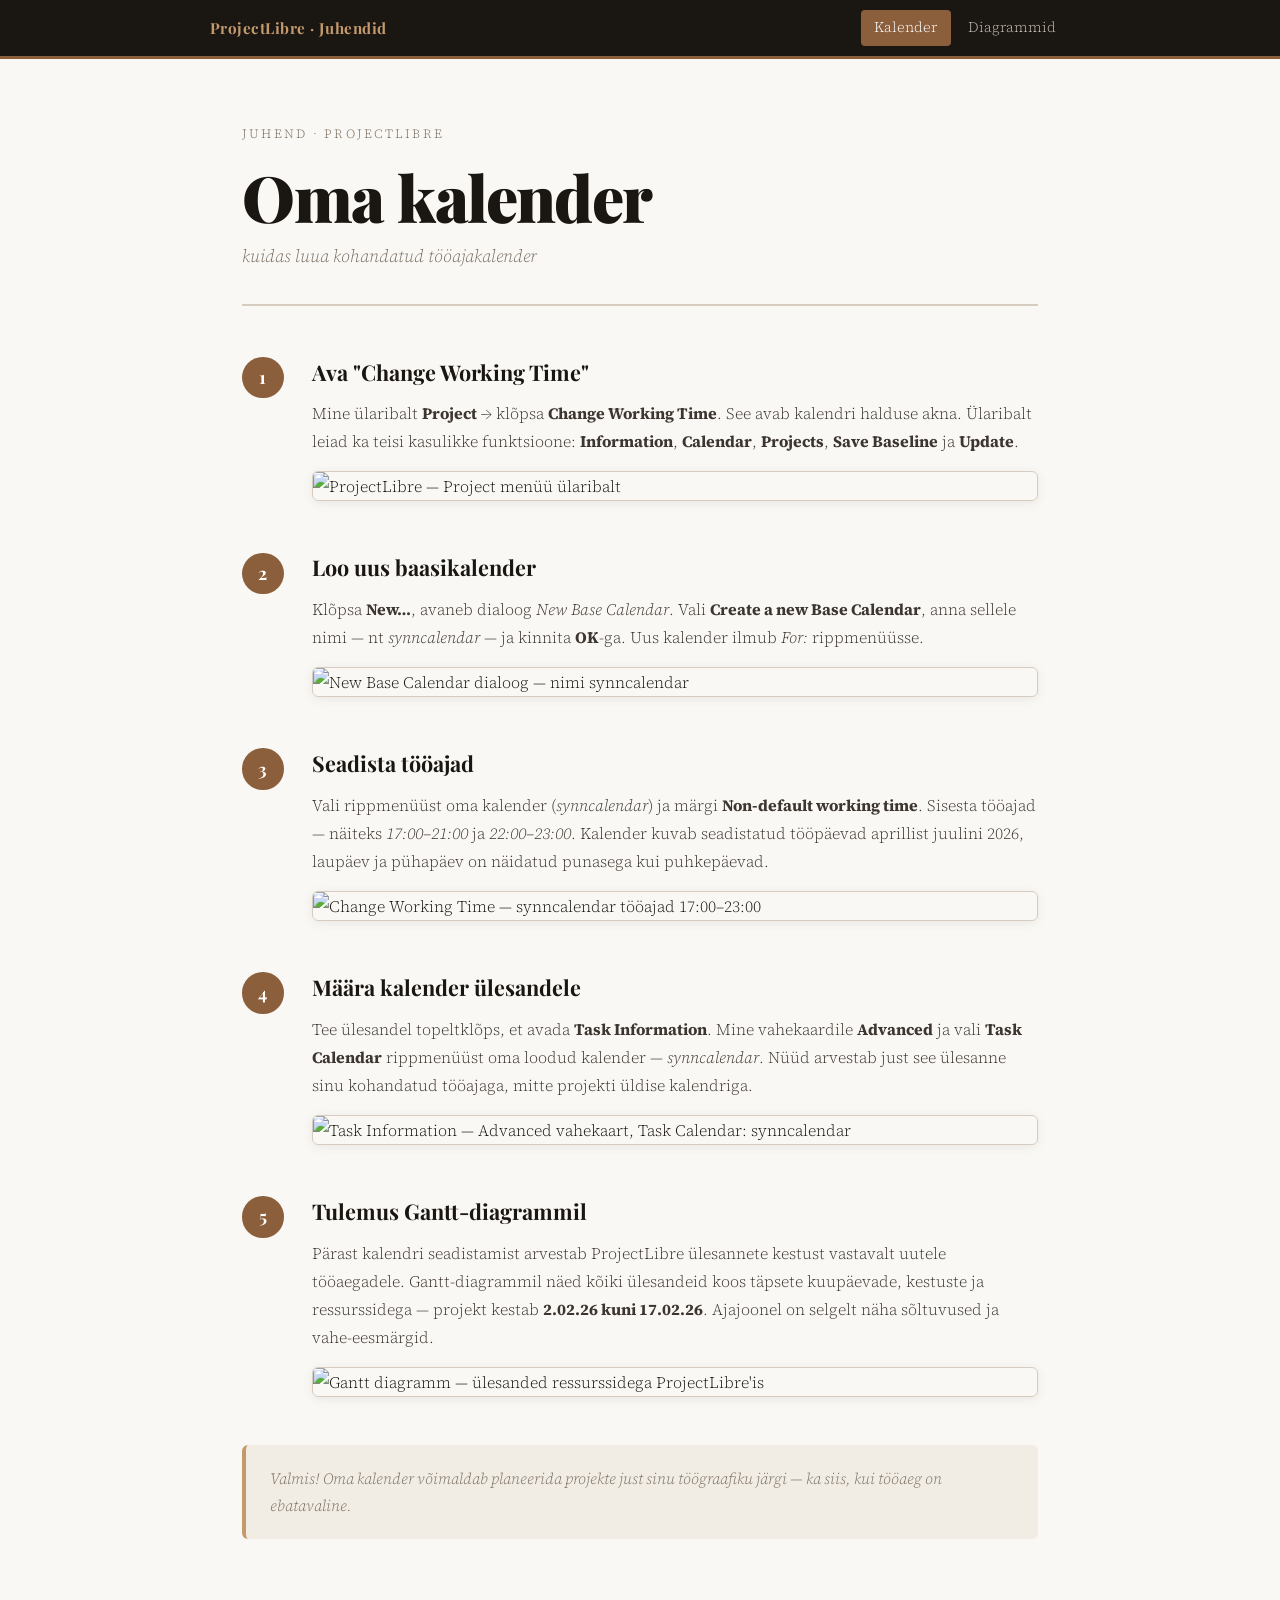
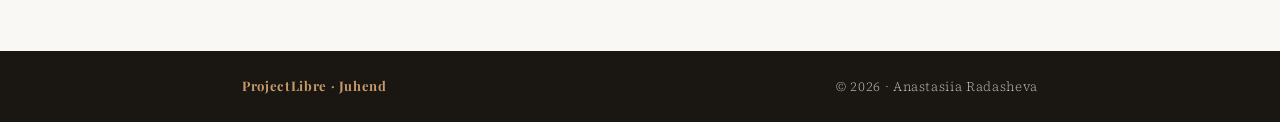
==== commit 822a4324: "Update instructions and images in index.html" ====
--- a/index.html
+++ b/index.html
@@ -27,8 +27,8 @@
     <div class="step-number">1</div>
     <div class="step-content">
       <h2>Ava "Change Working Time"</h2>
-      <p>Mine ülaribalt <strong>Project</strong> → klõpsa <strong>Change Working Time</strong>. See avab kalendri halduse akna, kus saad hallata kõiki projekti tööajakalendreid.</p>
-      <img src="Images/{C6FD96AB-0320-48C0-B1FB-0D2364A1BF7B}.png" alt="ProjectLibre — Project menüü ülaribalt">
+      <p>Mine ülaribalt <strong>Project</strong> → klõpsa <strong>Change Working Time</strong>. See avab kalendri halduse akna. Ülaribalt leiad ka teisi kasulikke funktsioone: <strong>Information</strong>, <strong>Calendar</strong>, <strong>Projects</strong>, <strong>Save Baseline</strong> ja <strong>Update</strong>.</p>
+      <img src="Images/_C6FD96AB-0320-48C0-B1FB-0D2364A1BF7B_.png" alt="ProjectLibre — Project menüü ülaribalt">
     </div>
   </div>
 
@@ -36,17 +36,17 @@
     <div class="step-number">2</div>
     <div class="step-content">
       <h2>Loo uus baasikalender</h2>
-      <p>Klõpsa <strong>New…</strong>, vali <em>Create a new Base Calendar</em>, anna sellele nimi (nt <em>synncalendar</em>) ja kinnita <strong>OK</strong>-ga. Uus kalender ilmub rippmenüüsse.</p>
-      <img src="Images/{42D2BF27-24DB-4979-A9BF-090CA47FE101}.png" alt="New Base Calendar dialoog — nimi synncalendar">
+      <p>Klõpsa <strong>New…</strong>, avaneb dialoog <em>New Base Calendar</em>. Vali <strong>Create a new Base Calendar</strong>, anna sellele nimi — nt <em>synncalendar</em> — ja kinnita <strong>OK</strong>-ga. Uus kalender ilmub <em>For:</em> rippmenüüsse.</p>
+      <img src="Images/_42D2BF27-24DB-4979-A9BF-090CA47FE101_.png" alt="New Base Calendar dialoog — nimi synncalendar">
     </div>
   </div>
 
   <div class="step">
     <div class="step-number">3</div>
     <div class="step-content">
-      <h2>Vaata ja muuda tööaegu</h2>
-      <p>Vali loodud kalender rippmenüüst (<em>synncalendar</em>). Vali <strong>Non-default working time</strong> ja sisesta tööajad — näiteks <em>17:00–21:00</em> ja <em>22:00–23:00</em>. Kalendril kuvatakse töötunnid aprillist juulini 2026.</p>
-      <img src="Images/{72F3F7E8-0948-4C93-B2BA-ACBA5EA652C2}.png" alt="Change Working Time — synncalendar tööajad 17:00–23:00">
+      <h2>Seadista tööajad</h2>
+      <p>Vali rippmenüüst oma kalender (<em>synncalendar</em>) ja märgi <strong>Non-default working time</strong>. Sisesta tööajad — näiteks <em>17:00–21:00</em> ja <em>22:00–23:00</em>. Kalender kuvab seadistatud tööpäevad aprillist juulini 2026, laupäev ja pühapäev on näidatud punasega kui puhkepäevad.</p>
+      <img src="Images/_72F3F7E8-0948-4C93-B2BA-ACBA5EA652C2_.png" alt="Change Working Time — synncalendar tööajad 17:00–23:00">
     </div>
   </div>
 
@@ -54,8 +54,8 @@
     <div class="step-number">4</div>
     <div class="step-content">
       <h2>Määra kalender ülesandele</h2>
-      <p>Tee ülesandel topeltklõps, et avada <strong>Task Information</strong>. Mine vahekaardile <strong>Advanced</strong> ja vali <strong>Task Calendar</strong> rippmenüüst oma äsja loodud kalender — nt <em>synncalendar</em>. See tähendab, et just see ülesanne arvestab sinu kohandatud tööajaga.</p>
-      <img src="Images/{AF228B62-E730-4ABE-90E2-01E49AAC4EB8}.png" alt="Task Information — Advanced vahekaart, Task Calendar: synncalendar">
+      <p>Tee ülesandel topeltklõps, et avada <strong>Task Information</strong>. Mine vahekaardile <strong>Advanced</strong> ja vali <strong>Task Calendar</strong> rippmenüüst oma loodud kalender — <em>synncalendar</em>. Nüüd arvestab just see ülesanne sinu kohandatud tööajaga, mitte projekti üldise kalendriga.</p>
+      <img src="Images/_AF228B62-E730-4ABE-90E2-01E49AAC4EB8_.png" alt="Task Information — Advanced vahekaart, Task Calendar: synncalendar">
     </div>
   </div>
 
@@ -63,8 +63,8 @@
     <div class="step-number">5</div>
     <div class="step-content">
       <h2>Tulemus Gantt-diagrammil</h2>
-      <p>Pärast kalendri seadistamist arvestab ProjectLibre ülesannete kestust vastavalt uutele tööaegadele. Gantt-diagrammil näed kõiki ülesandeid täpsete kuupäevade, kestuste ja ressurssidega — näiteks <strong>2.02.26 kuni 17.02.26</strong>.</p>
-      <img src="Images/{E7C8955E-2F8A-4961-ACB9-116C84E02DF3}.png" alt="Gantt diagramm — ülesanded ressurssidega ProjectLibre'is">
+      <p>Pärast kalendri seadistamist arvestab ProjectLibre ülesannete kestust vastavalt uutele tööaegadele. Gantt-diagrammil näed kõiki ülesandeid koos täpsete kuupäevade, kestuste ja ressurssidega — projekt kestab <strong>2.02.26 kuni 17.02.26</strong>. Ajajoonel on selgelt näha sõltuvused ja vahe-eesmärgid.</p>
+      <img src="Images/_37265FA1-D932-4D90-9CCC-0EE4F9043403_.png" alt="Gantt diagramm — ülesanded ressurssidega ProjectLibre'is">
     </div>
   </div>
 
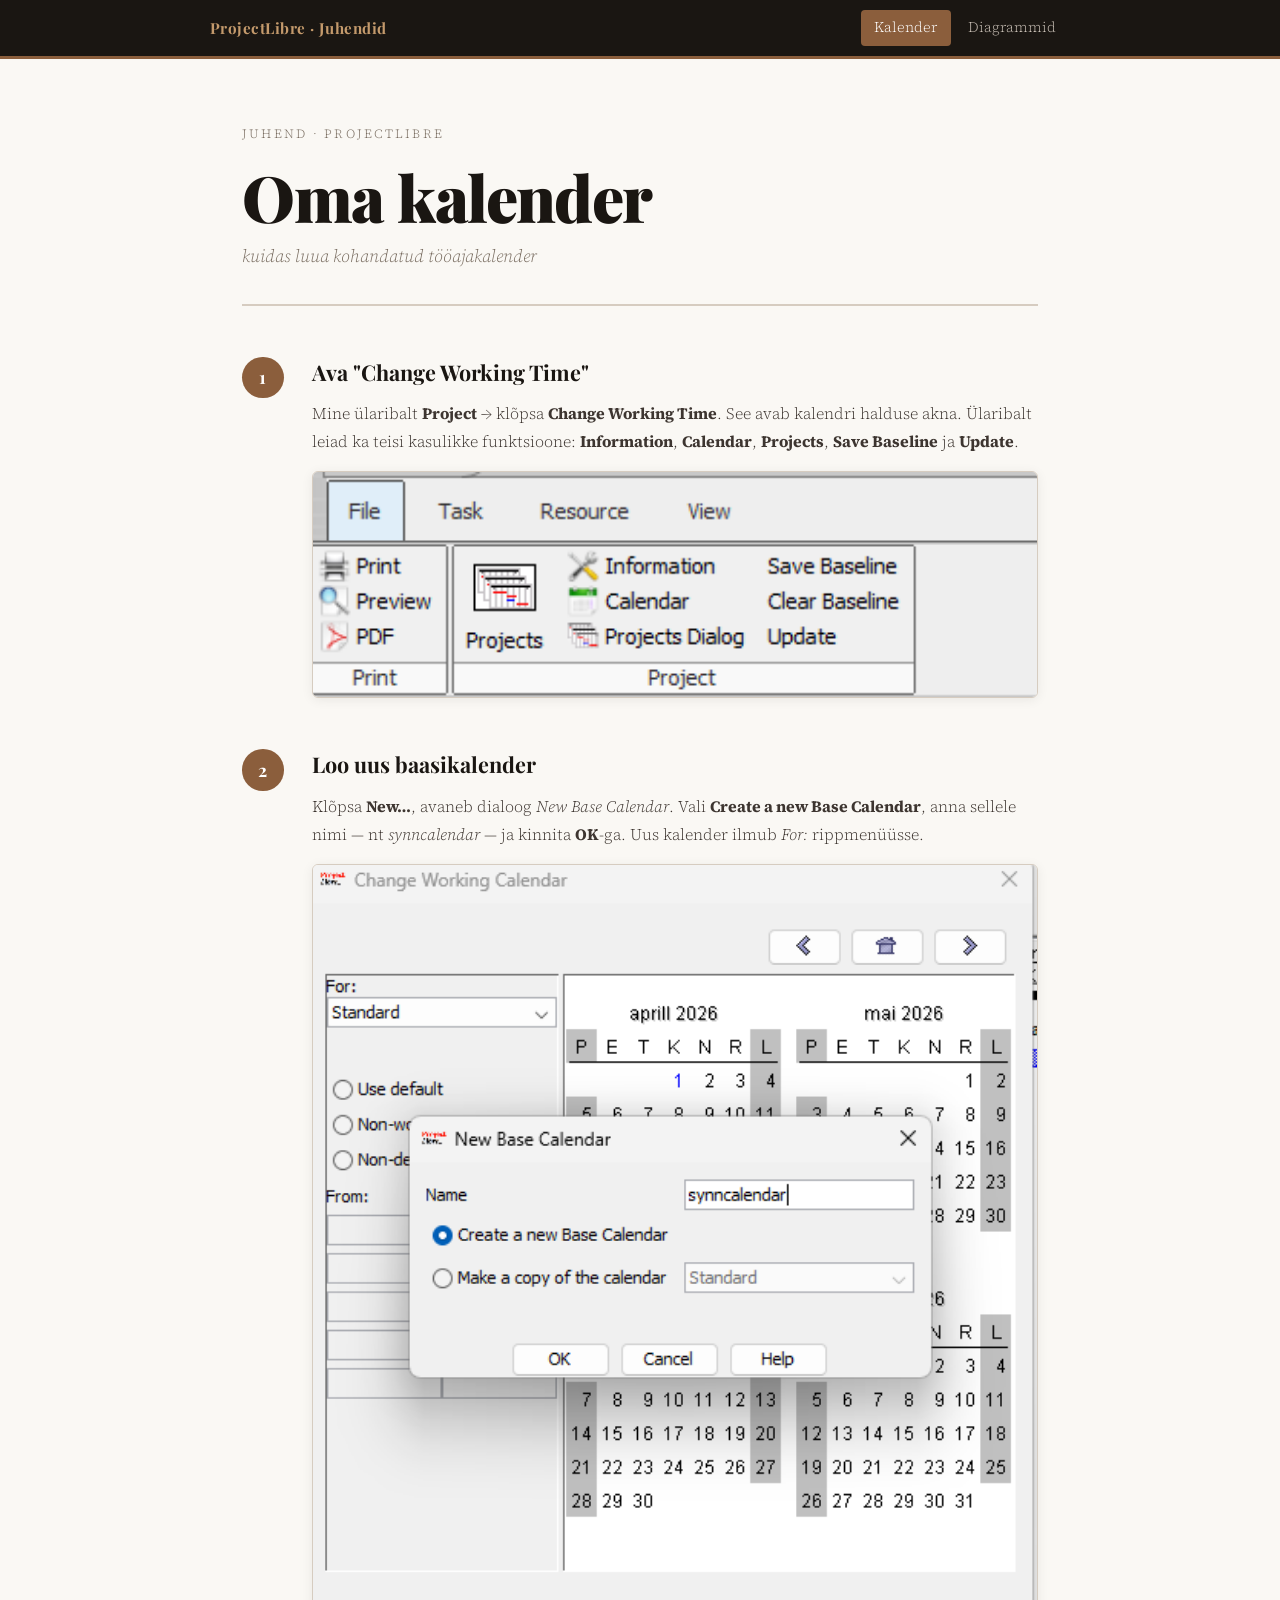
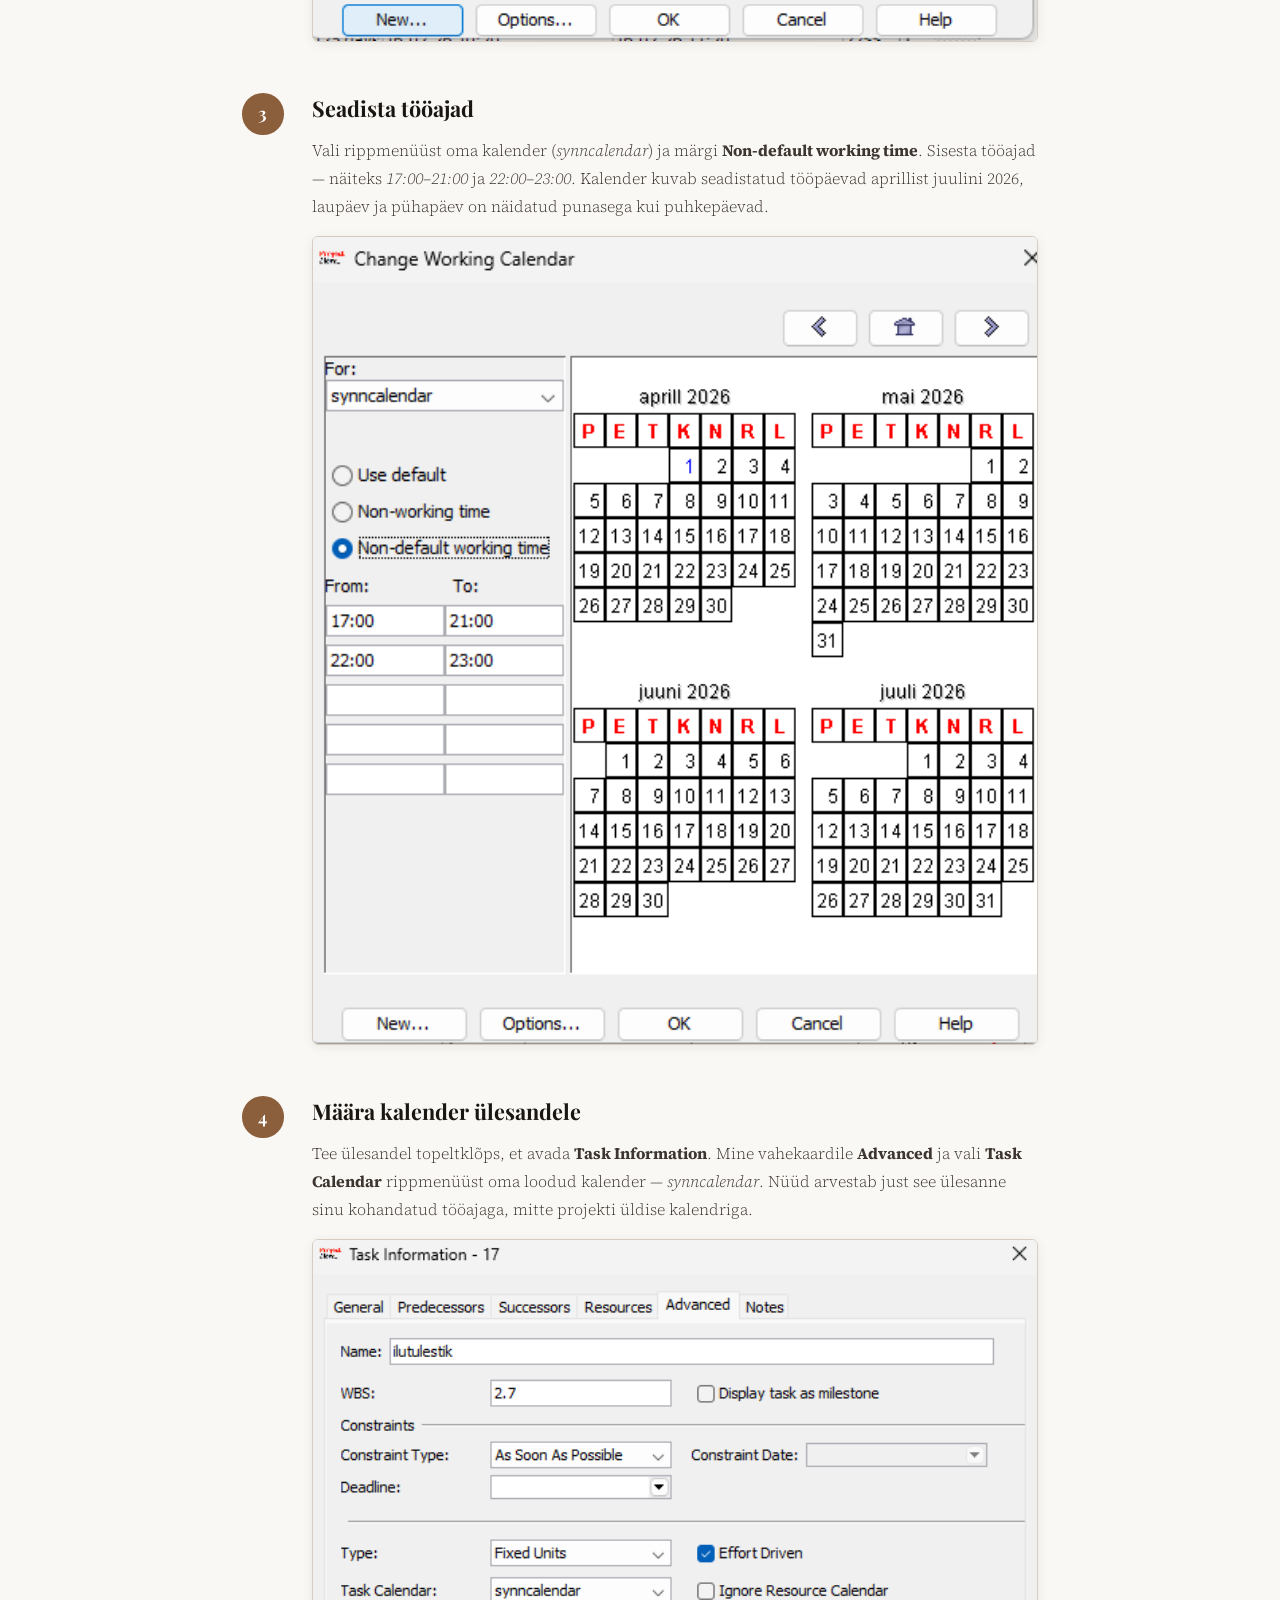
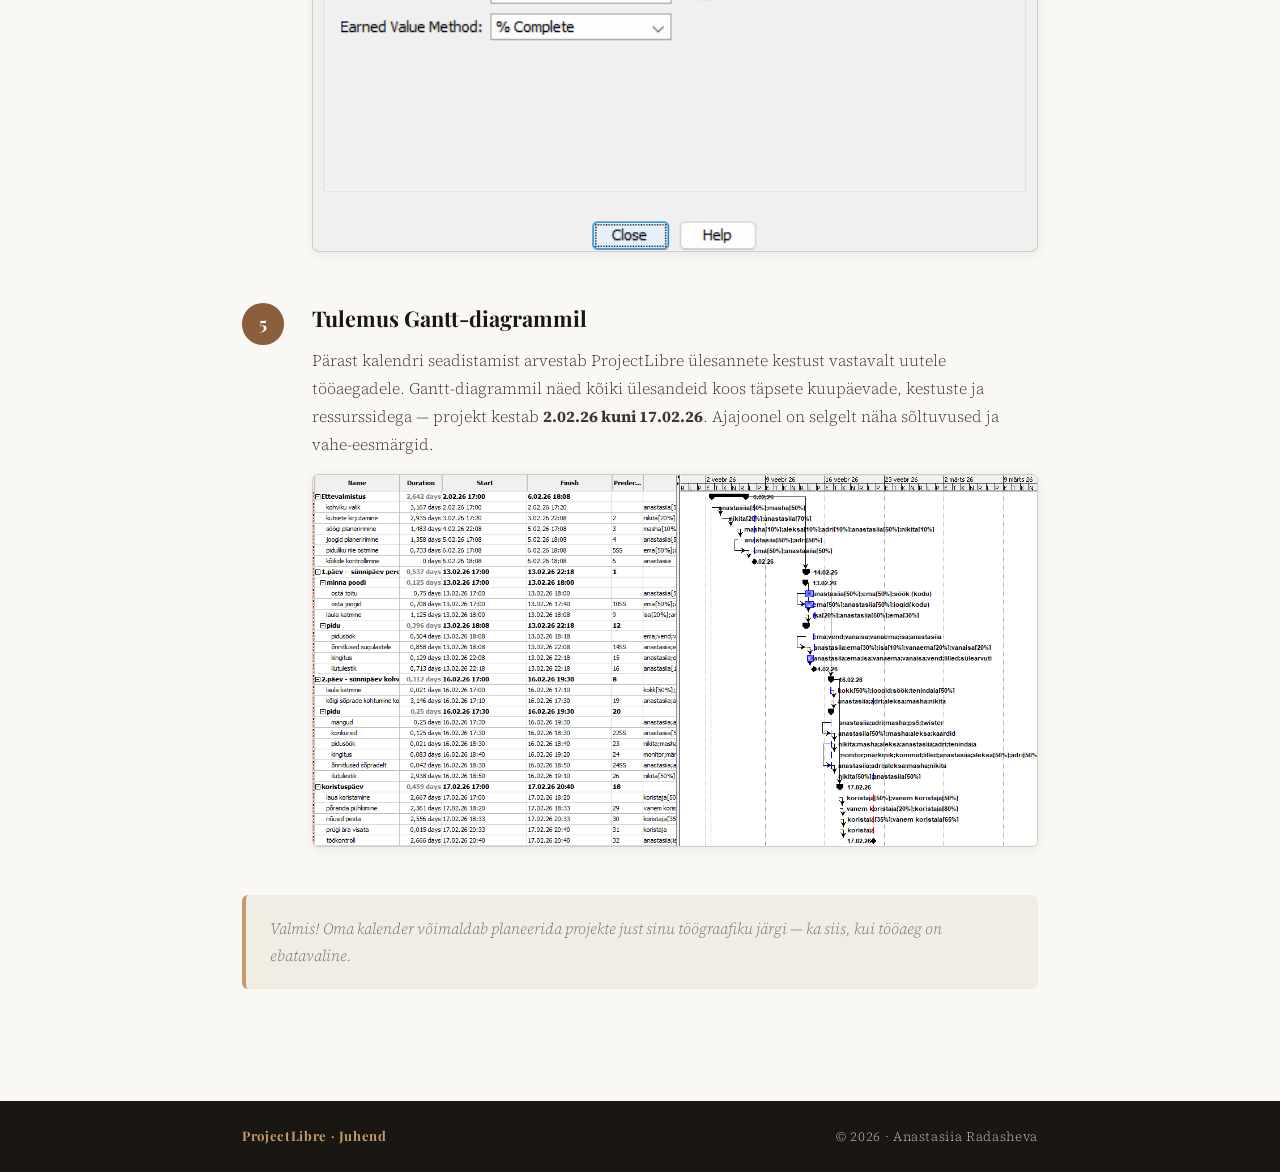
==== commit fecd7de8: "Update image paths in index.html" ====
--- a/index.html
+++ b/index.html
@@ -28,7 +28,7 @@
     <div class="step-content">
       <h2>Ava "Change Working Time"</h2>
       <p>Mine ülaribalt <strong>Project</strong> → klõpsa <strong>Change Working Time</strong>. See avab kalendri halduse akna. Ülaribalt leiad ka teisi kasulikke funktsioone: <strong>Information</strong>, <strong>Calendar</strong>, <strong>Projects</strong>, <strong>Save Baseline</strong> ja <strong>Update</strong>.</p>
-      <img src="Images/_C6FD96AB-0320-48C0-B1FB-0D2364A1BF7B_.png" alt="ProjectLibre — Project menüü ülaribalt">
+      <img src="Images/{C6FD96AB-0320-48C0-B1FB-0D2364A1BF7B}.png" alt="ProjectLibre — Project menüü ülaribalt">
     </div>
   </div>
 
@@ -37,7 +37,7 @@
     <div class="step-content">
       <h2>Loo uus baasikalender</h2>
       <p>Klõpsa <strong>New…</strong>, avaneb dialoog <em>New Base Calendar</em>. Vali <strong>Create a new Base Calendar</strong>, anna sellele nimi — nt <em>synncalendar</em> — ja kinnita <strong>OK</strong>-ga. Uus kalender ilmub <em>For:</em> rippmenüüsse.</p>
-      <img src="Images/_42D2BF27-24DB-4979-A9BF-090CA47FE101_.png" alt="New Base Calendar dialoog — nimi synncalendar">
+      <img src="Images/{42D2BF27-24DB-4979-A9BF-090CA47FE101}.png" alt="New Base Calendar dialoog — nimi synncalendar">
     </div>
   </div>
 
@@ -46,7 +46,7 @@
     <div class="step-content">
       <h2>Seadista tööajad</h2>
       <p>Vali rippmenüüst oma kalender (<em>synncalendar</em>) ja märgi <strong>Non-default working time</strong>. Sisesta tööajad — näiteks <em>17:00–21:00</em> ja <em>22:00–23:00</em>. Kalender kuvab seadistatud tööpäevad aprillist juulini 2026, laupäev ja pühapäev on näidatud punasega kui puhkepäevad.</p>
-      <img src="Images/_72F3F7E8-0948-4C93-B2BA-ACBA5EA652C2_.png" alt="Change Working Time — synncalendar tööajad 17:00–23:00">
+      <img src="Images/{72F3F7E8-0948-4C93-B2BA-ACBA5EA652C2}.png" alt="Change Working Time — synncalendar tööajad 17:00–23:00">
     </div>
   </div>
 
@@ -55,7 +55,7 @@
     <div class="step-content">
       <h2>Määra kalender ülesandele</h2>
       <p>Tee ülesandel topeltklõps, et avada <strong>Task Information</strong>. Mine vahekaardile <strong>Advanced</strong> ja vali <strong>Task Calendar</strong> rippmenüüst oma loodud kalender — <em>synncalendar</em>. Nüüd arvestab just see ülesanne sinu kohandatud tööajaga, mitte projekti üldise kalendriga.</p>
-      <img src="Images/_AF228B62-E730-4ABE-90E2-01E49AAC4EB8_.png" alt="Task Information — Advanced vahekaart, Task Calendar: synncalendar">
+      <img src="Images/{AF228B62-E730-4ABE-90E2-01E49AAC4EB8}.png" alt="Task Information — Advanced vahekaart, Task Calendar: synncalendar">
     </div>
   </div>
 
@@ -64,7 +64,7 @@
     <div class="step-content">
       <h2>Tulemus Gantt-diagrammil</h2>
       <p>Pärast kalendri seadistamist arvestab ProjectLibre ülesannete kestust vastavalt uutele tööaegadele. Gantt-diagrammil näed kõiki ülesandeid koos täpsete kuupäevade, kestuste ja ressurssidega — projekt kestab <strong>2.02.26 kuni 17.02.26</strong>. Ajajoonel on selgelt näha sõltuvused ja vahe-eesmärgid.</p>
-      <img src="Images/_37265FA1-D932-4D90-9CCC-0EE4F9043403_.png" alt="Gantt diagramm — ülesanded ressurssidega ProjectLibre'is">
+      <img src="Images/{37265FA1-D932-4D90-9CCC-0EE4F9043403}.png" alt="Gantt diagramm — ülesanded ressurssidega ProjectLibre'is">
     </div>
   </div>
 
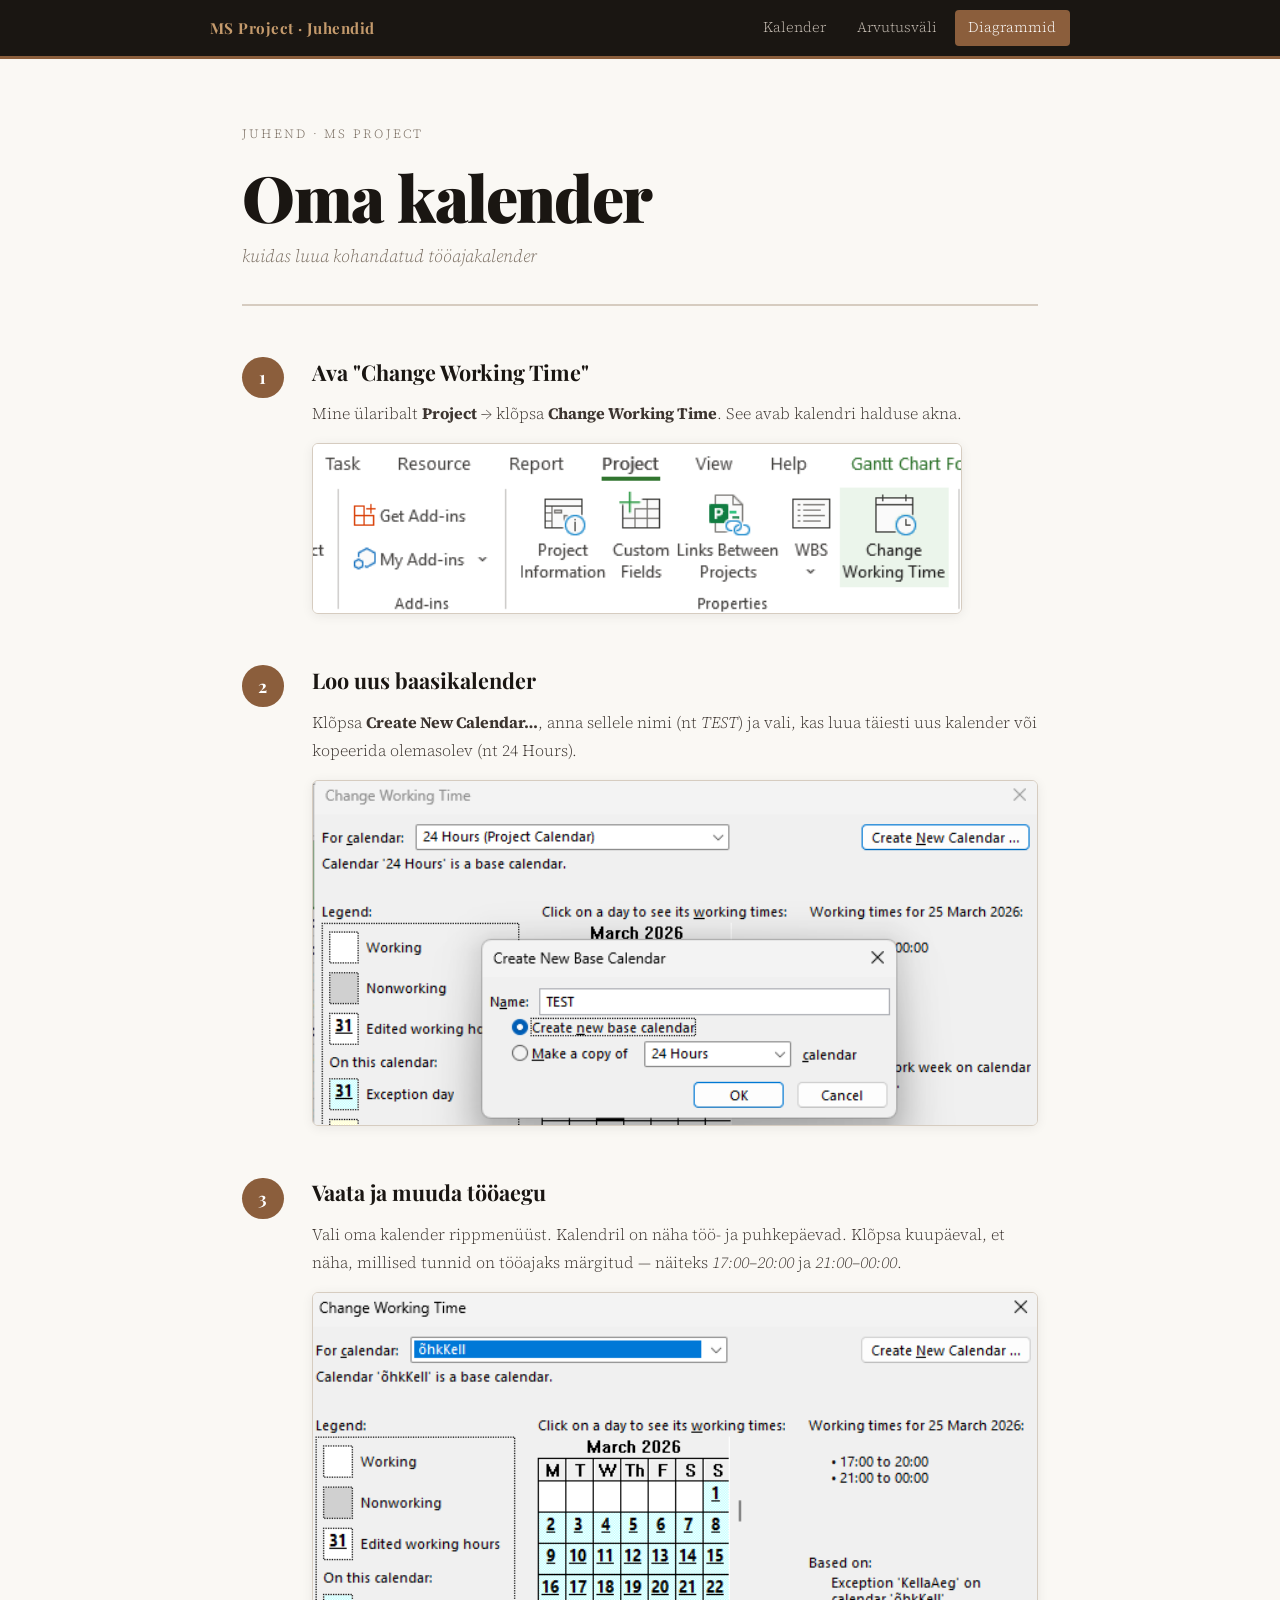
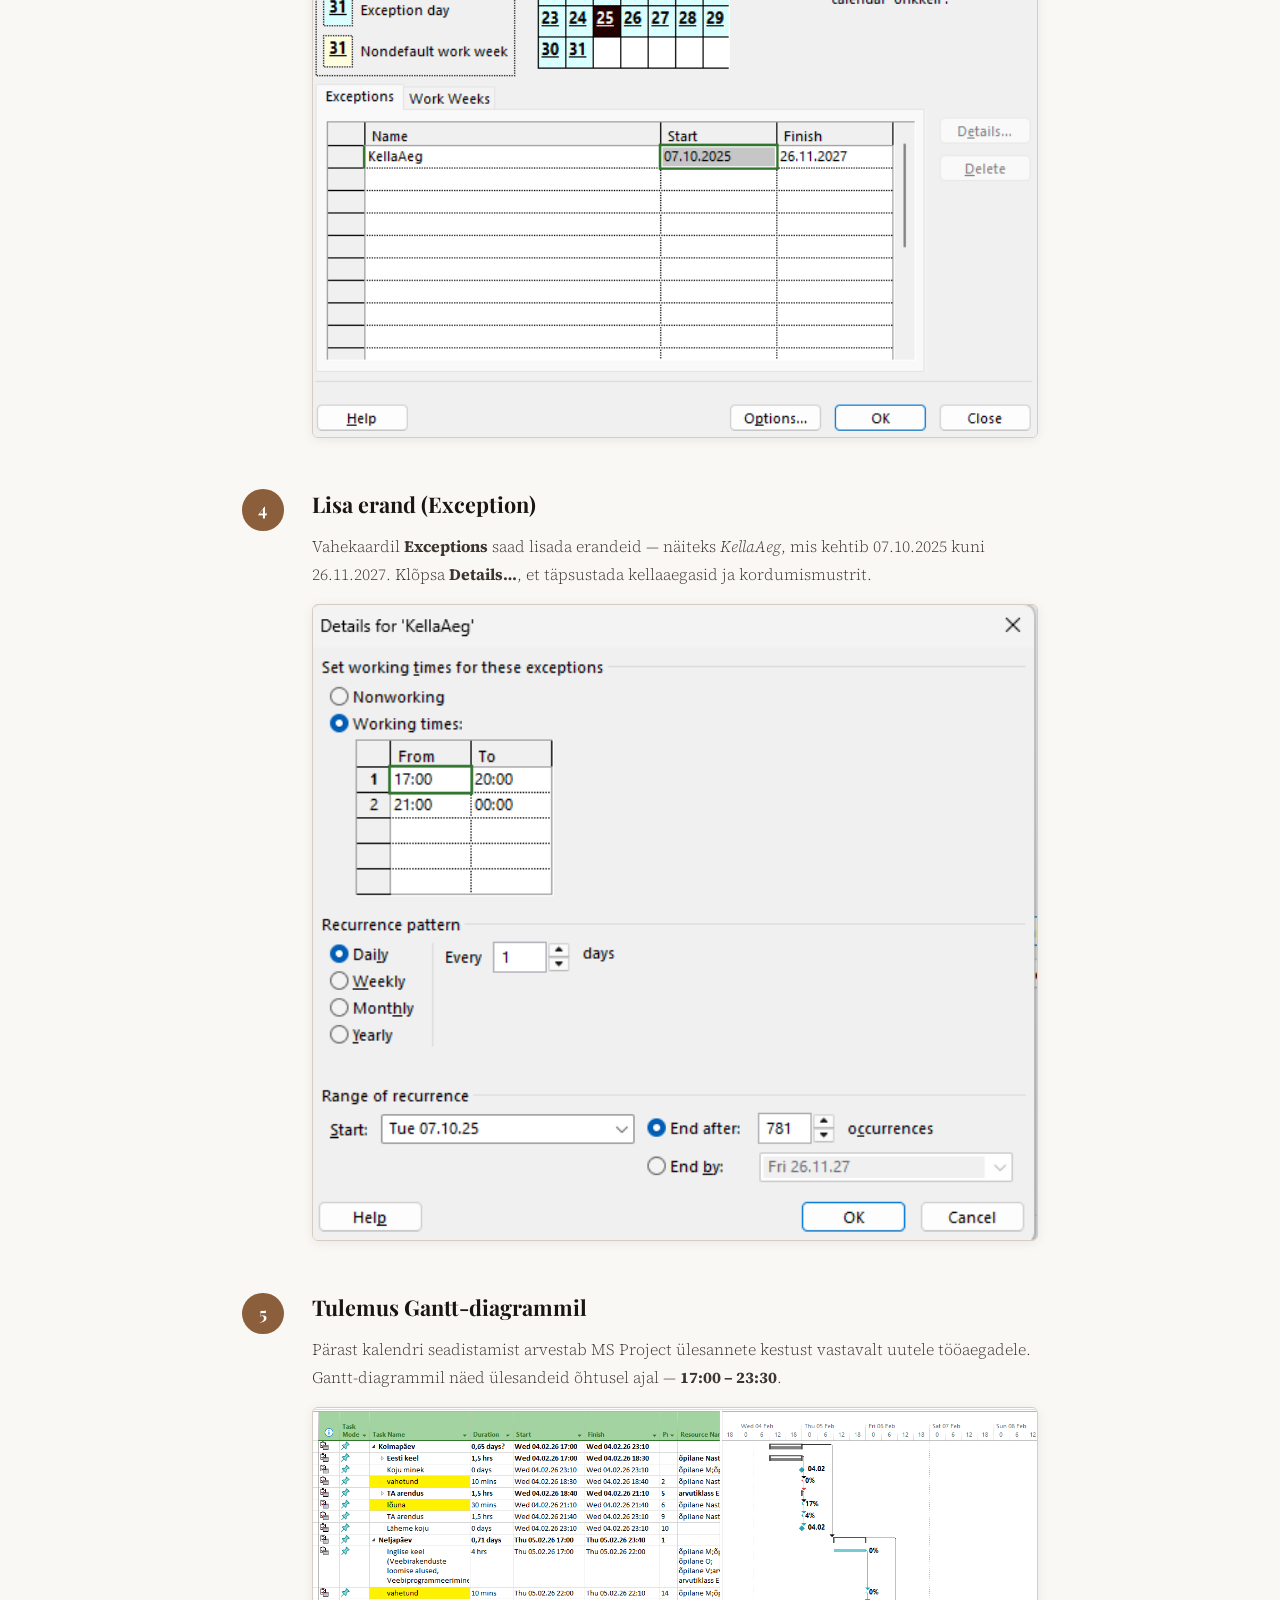
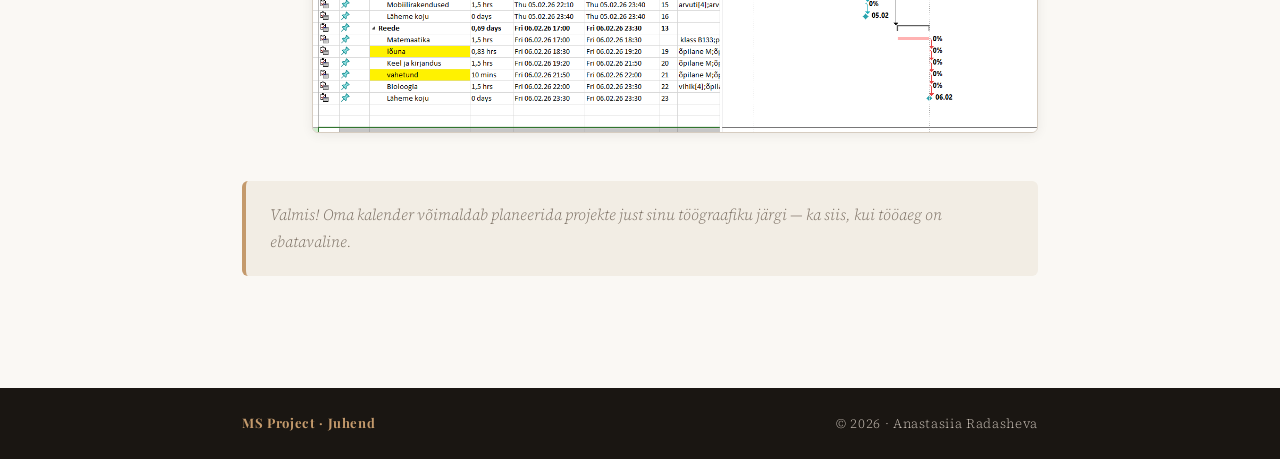
==== commit a4dfc087: "Update index.html" ====
--- a/index.html
+++ b/index.html
@@ -3,22 +3,25 @@
 <head>
 <meta charset="UTF-8">
 <meta name="viewport" content="width=device-width, initial-scale=1.0">
-<title>Kuidas luua oma kalender ProjectLibre'is?</title>
+<title>Kuidas luua oma kalender MS Projectis?</title>
 <link href="https://fonts.googleapis.com/css2?family=Playfair+Display:wght@700;900&family=Source+Serif+4:ital,wght@0,300;0,400;1,300&display=swap" rel="stylesheet">
 <link rel="stylesheet" href="style.css">
 </head>
 <body>
+
 <nav class="navbar">
   <div class="nav-inner">
-    <span class="nav-brand">ProjectLibre · Juhendid</span>
+    <span class="nav-brand">MS Project · Juhendid</span>
     <ul class="nav-links">
-      <li><a href="index.html" class="active">Kalender</a></li>
-      <li><a href="diagramm.html"> Diagrammid</a></li>
+      <li><a href="index.html"> Kalender</a></li>
+      <li><a href="valem.html"> Arvutusväli</a></li>
+      <li><a href="diagramm.html" class="active"> Diagrammid</a></li>
     </ul>
   </div>
 </nav>
+
 <div class="page">
-  <div class="label">Juhend · ProjectLibre</div>
+  <div class="label">Juhend · MS Project</div>
   <h1>Oma kalender</h1>
   <p class="subtitle">kuidas luua kohandatud tööajakalender</p>
   <hr class="divider">
@@ -27,8 +30,8 @@
     <div class="step-number">1</div>
     <div class="step-content">
       <h2>Ava "Change Working Time"</h2>
-      <p>Mine ülaribalt <strong>Project</strong> → klõpsa <strong>Change Working Time</strong>. See avab kalendri halduse akna. Ülaribalt leiad ka teisi kasulikke funktsioone: <strong>Information</strong>, <strong>Calendar</strong>, <strong>Projects</strong>, <strong>Save Baseline</strong> ja <strong>Update</strong>.</p>
-      <img src="Images/{C6FD96AB-0320-48C0-B1FB-0D2364A1BF7B}.png" alt="ProjectLibre — Project menüü ülaribalt">
+      <p>Mine ülaribalt <strong>Project</strong> → klõpsa <strong>Change Working Time</strong>. See avab kalendri halduse akna.</p>
+      <img src="Images/{F6E60030-92B0-4FE5-90F1-B4C6B2BD35BD}.png" alt="Project ribbon — Change Working Time nupp">
     </div>
   </div>
 
@@ -36,26 +39,26 @@
     <div class="step-number">2</div>
     <div class="step-content">
       <h2>Loo uus baasikalender</h2>
-      <p>Klõpsa <strong>New…</strong>, avaneb dialoog <em>New Base Calendar</em>. Vali <strong>Create a new Base Calendar</strong>, anna sellele nimi — nt <em>synncalendar</em> — ja kinnita <strong>OK</strong>-ga. Uus kalender ilmub <em>For:</em> rippmenüüsse.</p>
-      <img src="Images/{42D2BF27-24DB-4979-A9BF-090CA47FE101}.png" alt="New Base Calendar dialoog — nimi synncalendar">
+      <p>Klõpsa <strong>Create New Calendar…</strong>, anna sellele nimi (nt <em>TEST</em>) ja vali, kas luua täiesti uus kalender või kopeerida olemasolev (nt 24 Hours).</p>
+      <img src="Images/{E09361CF-69B8-4D00-9238-5CE964BAFF98}.png" alt="Create New Base Calendar dialoog">
     </div>
   </div>
 
   <div class="step">
     <div class="step-number">3</div>
     <div class="step-content">
-      <h2>Seadista tööajad</h2>
-      <p>Vali rippmenüüst oma kalender (<em>synncalendar</em>) ja märgi <strong>Non-default working time</strong>. Sisesta tööajad — näiteks <em>17:00–21:00</em> ja <em>22:00–23:00</em>. Kalender kuvab seadistatud tööpäevad aprillist juulini 2026, laupäev ja pühapäev on näidatud punasega kui puhkepäevad.</p>
-      <img src="Images/{72F3F7E8-0948-4C93-B2BA-ACBA5EA652C2}.png" alt="Change Working Time — synncalendar tööajad 17:00–23:00">
+      <h2>Vaata ja muuda tööaegu</h2>
+      <p>Vali oma kalender rippmenüüst. Kalendril on näha töö- ja puhkepäevad. Klõpsa kuupäeval, et näha, millised tunnid on tööajaks märgitud — näiteks <em>17:00–20:00</em> ja <em>21:00–00:00</em>.</p>
+      <img src="Images/{89A5AAA4-F34B-474A-B6EA-D27E806404A8}.png" alt="Change Working Time — kalender märtsiga 2026">
     </div>
   </div>
 
   <div class="step">
     <div class="step-number">4</div>
     <div class="step-content">
-      <h2>Määra kalender ülesandele</h2>
-      <p>Tee ülesandel topeltklõps, et avada <strong>Task Information</strong>. Mine vahekaardile <strong>Advanced</strong> ja vali <strong>Task Calendar</strong> rippmenüüst oma loodud kalender — <em>synncalendar</em>. Nüüd arvestab just see ülesanne sinu kohandatud tööajaga, mitte projekti üldise kalendriga.</p>
-      <img src="Images/{AF228B62-E730-4ABE-90E2-01E49AAC4EB8}.png" alt="Task Information — Advanced vahekaart, Task Calendar: synncalendar">
+      <h2>Lisa erand (Exception)</h2>
+      <p>Vahekaardil <strong>Exceptions</strong> saad lisada erandeid — näiteks <em>KellaAeg</em>, mis kehtib 07.10.2025 kuni 26.11.2027. Klõpsa <strong>Details…</strong>, et täpsustada kellaaegasid ja kordumismustrit.</p>
+      <img src="Images/{0BF340AE-6AEB-4C41-87E1-C7EDC3A87000}.png" alt="Details for KellaAeg — tööajad ja kordumismuster">
     </div>
   </div>
 
@@ -63,8 +66,8 @@
     <div class="step-number">5</div>
     <div class="step-content">
       <h2>Tulemus Gantt-diagrammil</h2>
-      <p>Pärast kalendri seadistamist arvestab ProjectLibre ülesannete kestust vastavalt uutele tööaegadele. Gantt-diagrammil näed kõiki ülesandeid koos täpsete kuupäevade, kestuste ja ressurssidega — projekt kestab <strong>2.02.26 kuni 17.02.26</strong>. Ajajoonel on selgelt näha sõltuvused ja vahe-eesmärgid.</p>
-      <img src="Images/{37265FA1-D932-4D90-9CCC-0EE4F9043403}.png" alt="Gantt diagramm — ülesanded ressurssidega ProjectLibre'is">
+      <p>Pärast kalendri seadistamist arvestab MS Project ülesannete kestust vastavalt uutele tööaegadele. Gantt-diagrammil näed ülesandeid õhtusel ajal — <strong>17:00 – 23:30</strong>.</p>
+      <img src="Images/{218B8724-A033-433F-B2F6-CED9FF5B0095}.png" alt="Gantt diagramm ülesannetega">
     </div>
   </div>
 
@@ -72,11 +75,13 @@
     Valmis! Oma kalender võimaldab planeerida projekte just sinu töögraafiku järgi — ka siis, kui tööaeg on ebatavaline.
   </p>
 </div>
+
 <footer>
   <div class="footer-inner">
-    <div class="footer-brand">ProjectLibre · Juhend</div>
+    <div class="footer-brand">MS Project · Juhend</div>
     <div class="footer-copy">© 2026 · Anastasiia Radasheva</div>
   </div>
 </footer>
+
 </body>
 </html>
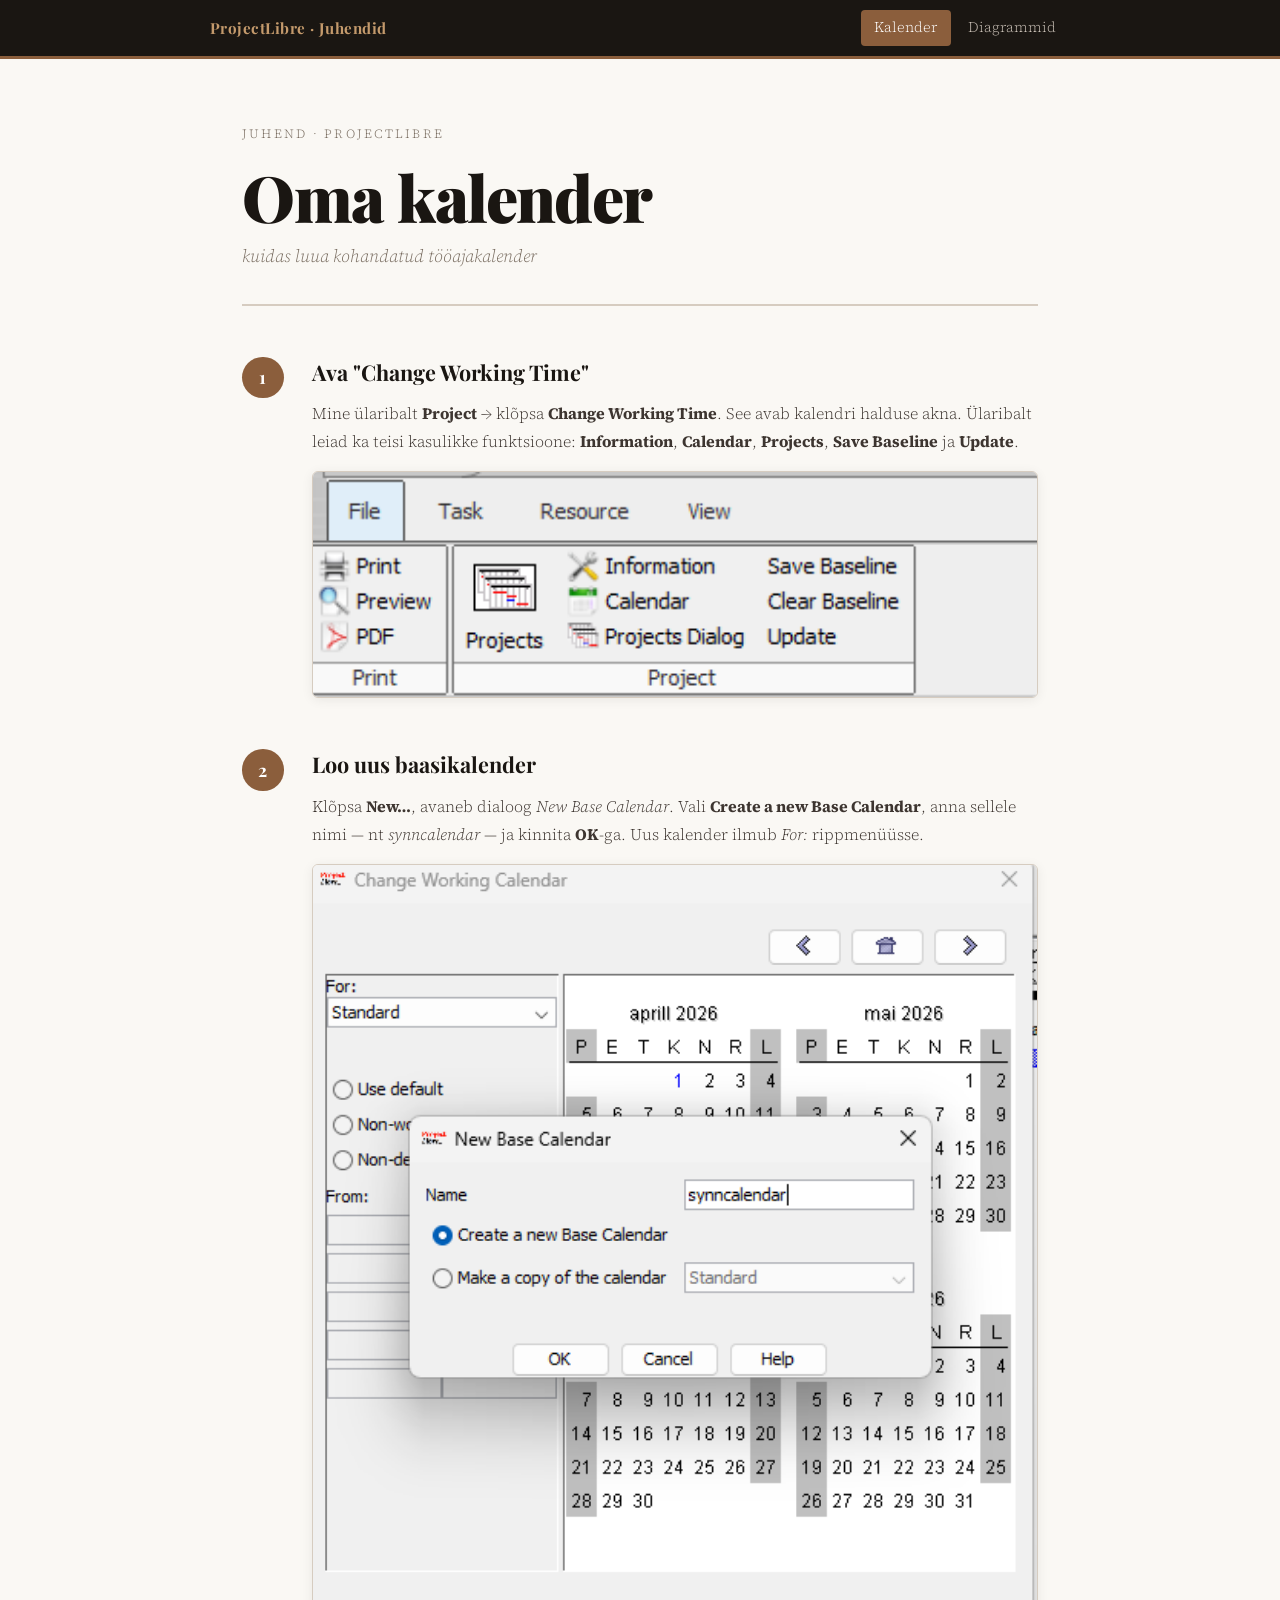
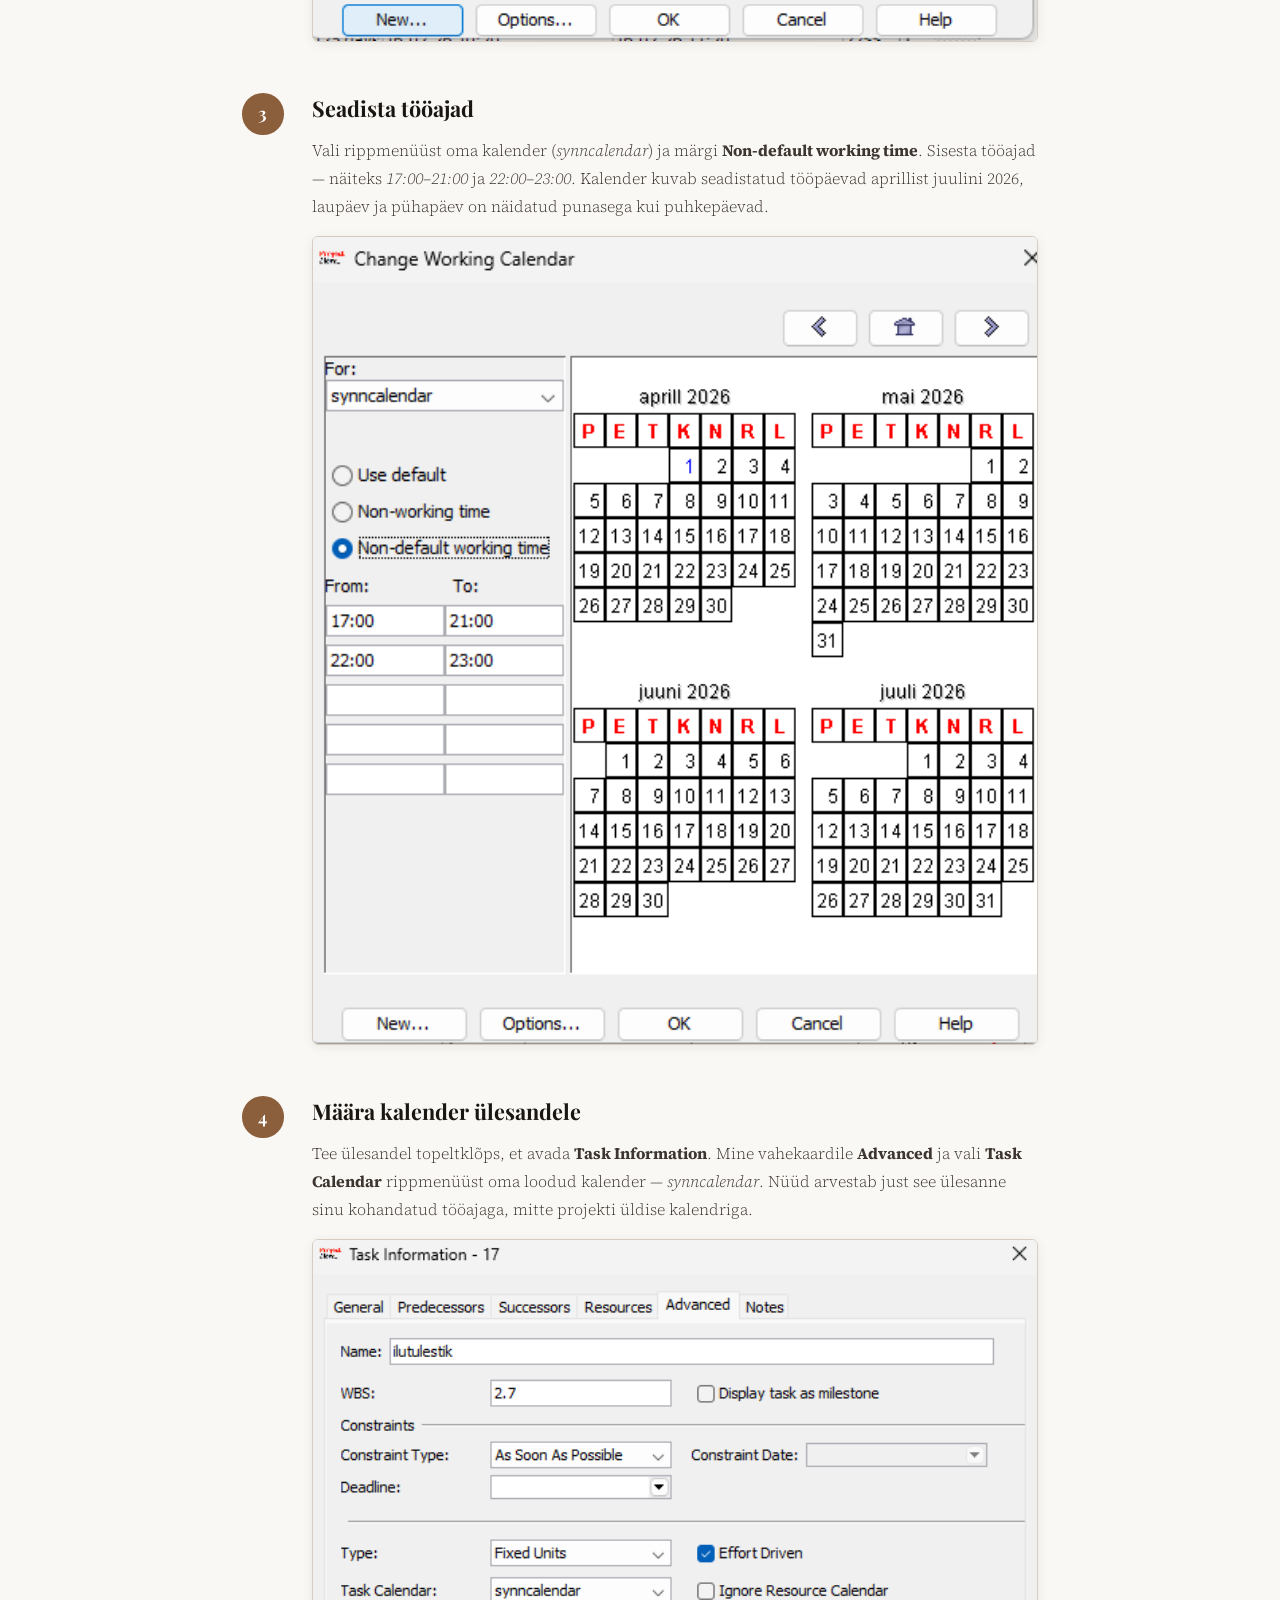
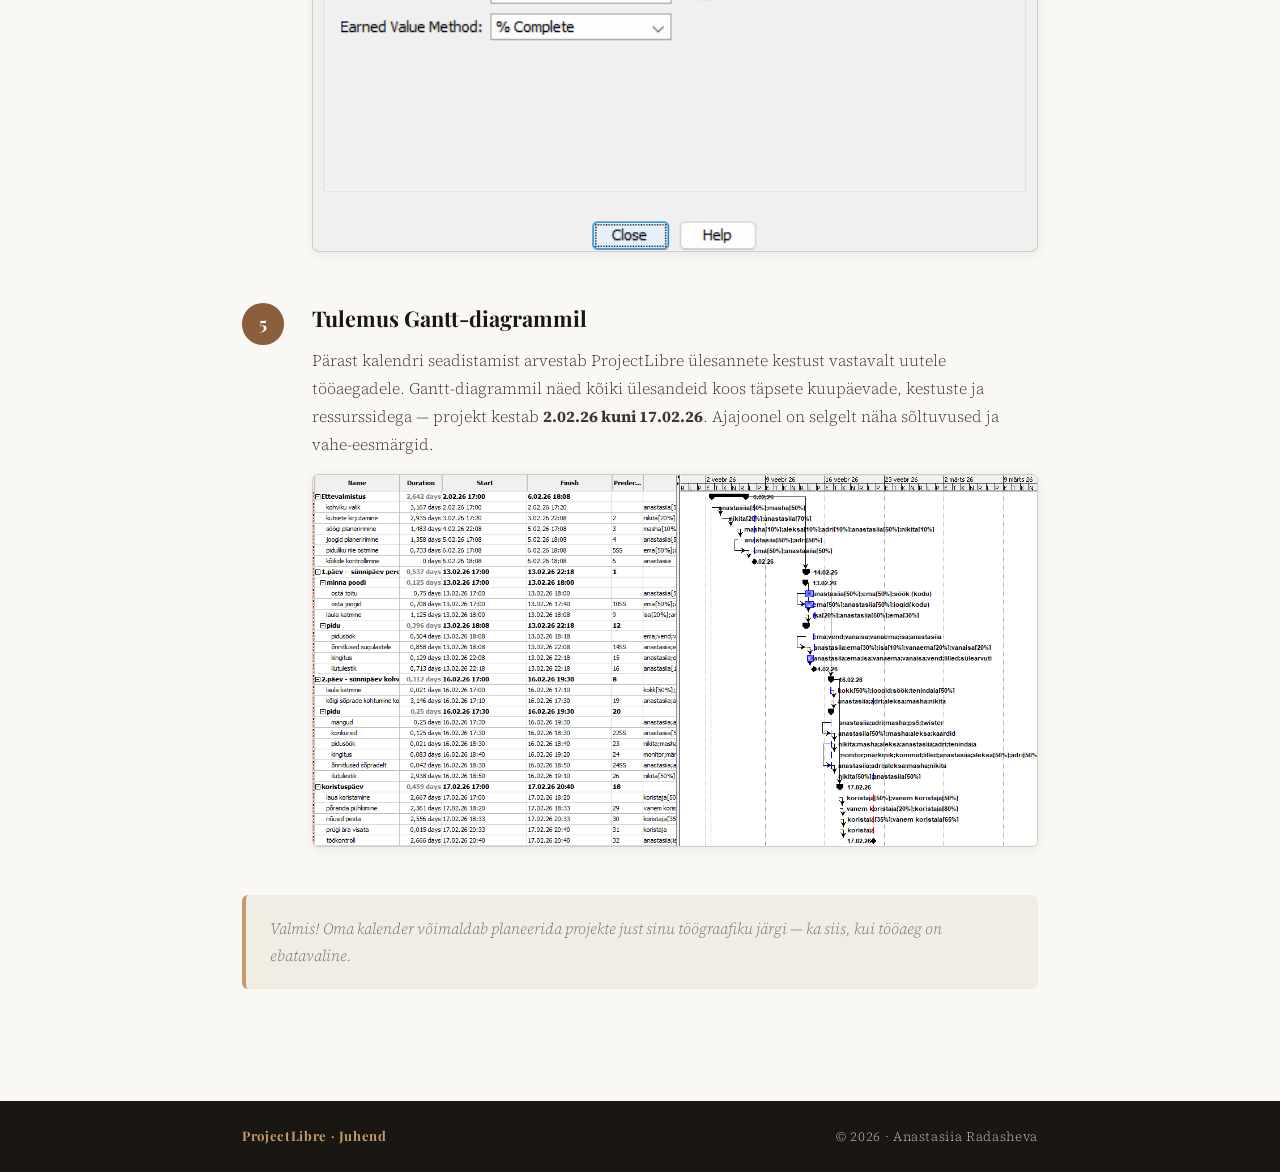
==== commit 5b01bbad: "Replace images with clickable links in index.html" ====
--- a/index.html
+++ b/index.html
@@ -3,25 +3,22 @@
 <head>
 <meta charset="UTF-8">
 <meta name="viewport" content="width=device-width, initial-scale=1.0">
-<title>Kuidas luua oma kalender MS Projectis?</title>
+<title>Kuidas luua oma kalender ProjectLibre'is?</title>
 <link href="https://fonts.googleapis.com/css2?family=Playfair+Display:wght@700;900&family=Source+Serif+4:ital,wght@0,300;0,400;1,300&display=swap" rel="stylesheet">
 <link rel="stylesheet" href="style.css">
 </head>
 <body>
-
 <nav class="navbar">
   <div class="nav-inner">
-    <span class="nav-brand">MS Project · Juhendid</span>
+    <span class="nav-brand">ProjectLibre · Juhendid</span>
     <ul class="nav-links">
-      <li><a href="index.html"> Kalender</a></li>
-      <li><a href="valem.html"> Arvutusväli</a></li>
-      <li><a href="diagramm.html" class="active"> Diagrammid</a></li>
+      <li><a href="index.html" class="active">Kalender</a></li>
+      <li><a href="diagramm.html"> Diagrammid</a></li>
     </ul>
   </div>
 </nav>
-
 <div class="page">
-  <div class="label">Juhend · MS Project</div>
+  <div class="label">Juhend · ProjectLibre</div>
   <h1>Oma kalender</h1>
   <p class="subtitle">kuidas luua kohandatud tööajakalender</p>
   <hr class="divider">
@@ -30,8 +27,10 @@
     <div class="step-number">1</div>
     <div class="step-content">
       <h2>Ava "Change Working Time"</h2>
-      <p>Mine ülaribalt <strong>Project</strong> → klõpsa <strong>Change Working Time</strong>. See avab kalendri halduse akna.</p>
-      <img src="Images/{F6E60030-92B0-4FE5-90F1-B4C6B2BD35BD}.png" alt="Project ribbon — Change Working Time nupp">
+      <p>Mine ülaribalt <strong>Project</strong> → klõpsa <strong>Change Working Time</strong>. See avab kalendri halduse akna. Ülaribalt leiad ka teisi kasulikke funktsioone: <strong>Information</strong>, <strong>Calendar</strong>, <strong>Projects</strong>, <strong>Save Baseline</strong> ja <strong>Update</strong>.</p>
+      <a href="Images/{C6FD96AB-0320-48C0-B1FB-0D2364A1BF7B}.png" target="_blank">
+        <img src="Images/{C6FD96AB-0320-48C0-B1FB-0D2364A1BF7B}.png" alt="ProjectLibre — Project menüü ülaribalt">
+      </a>
     </div>
   </div>
 
@@ -39,26 +38,32 @@
     <div class="step-number">2</div>
     <div class="step-content">
       <h2>Loo uus baasikalender</h2>
-      <p>Klõpsa <strong>Create New Calendar…</strong>, anna sellele nimi (nt <em>TEST</em>) ja vali, kas luua täiesti uus kalender või kopeerida olemasolev (nt 24 Hours).</p>
-      <img src="Images/{E09361CF-69B8-4D00-9238-5CE964BAFF98}.png" alt="Create New Base Calendar dialoog">
+      <p>Klõpsa <strong>New…</strong>, avaneb dialoog <em>New Base Calendar</em>. Vali <strong>Create a new Base Calendar</strong>, anna sellele nimi — nt <em>synncalendar</em> — ja kinnita <strong>OK</strong>-ga. Uus kalender ilmub <em>For:</em> rippmenüüsse.</p>
+      <a href="Images/{42D2BF27-24DB-4979-A9BF-090CA47FE101}.png" target="_blank">
+        <img src="Images/{42D2BF27-24DB-4979-A9BF-090CA47FE101}.png" alt="New Base Calendar dialoog — nimi synncalendar">
+      </a>
     </div>
   </div>
 
   <div class="step">
     <div class="step-number">3</div>
     <div class="step-content">
-      <h2>Vaata ja muuda tööaegu</h2>
-      <p>Vali oma kalender rippmenüüst. Kalendril on näha töö- ja puhkepäevad. Klõpsa kuupäeval, et näha, millised tunnid on tööajaks märgitud — näiteks <em>17:00–20:00</em> ja <em>21:00–00:00</em>.</p>
-      <img src="Images/{89A5AAA4-F34B-474A-B6EA-D27E806404A8}.png" alt="Change Working Time — kalender märtsiga 2026">
+      <h2>Seadista tööajad</h2>
+      <p>Vali rippmenüüst oma kalender (<em>synncalendar</em>) ja märgi <strong>Non-default working time</strong>. Sisesta tööajad — näiteks <em>17:00–21:00</em> ja <em>22:00–23:00</em>. Kalender kuvab seadistatud tööpäevad aprillist juulini 2026, laupäev ja pühapäev on näidatud punasega kui puhkepäevad.</p>
+      <a href="Images/{72F3F7E8-0948-4C93-B2BA-ACBA5EA652C2}.png" target="_blank">
+        <img src="Images/{72F3F7E8-0948-4C93-B2BA-ACBA5EA652C2}.png" alt="Change Working Time — synncalendar tööajad 17:00–23:00">
+      </a>
     </div>
   </div>
 
   <div class="step">
     <div class="step-number">4</div>
     <div class="step-content">
-      <h2>Lisa erand (Exception)</h2>
-      <p>Vahekaardil <strong>Exceptions</strong> saad lisada erandeid — näiteks <em>KellaAeg</em>, mis kehtib 07.10.2025 kuni 26.11.2027. Klõpsa <strong>Details…</strong>, et täpsustada kellaaegasid ja kordumismustrit.</p>
-      <img src="Images/{0BF340AE-6AEB-4C41-87E1-C7EDC3A87000}.png" alt="Details for KellaAeg — tööajad ja kordumismuster">
+      <h2>Määra kalender ülesandele</h2>
+      <p>Tee ülesandel topeltklõps, et avada <strong>Task Information</strong>. Mine vahekaardile <strong>Advanced</strong> ja vali <strong>Task Calendar</strong> rippmenüüst oma loodud kalender — <em>synncalendar</em>. Nüüd arvestab just see ülesanne sinu kohandatud tööajaga, mitte projekti üldise kalendriga.</p>
+      <a href="Images/{AF228B62-E730-4ABE-90E2-01E49AAC4EB8}.png" target="_blank">
+        <img src="Images/{AF228B62-E730-4ABE-90E2-01E49AAC4EB8}.png" alt="Task Information — Advanced vahekaart, Task Calendar: synncalendar">
+      </a>
     </div>
   </div>
 
@@ -66,8 +71,10 @@
     <div class="step-number">5</div>
     <div class="step-content">
       <h2>Tulemus Gantt-diagrammil</h2>
-      <p>Pärast kalendri seadistamist arvestab MS Project ülesannete kestust vastavalt uutele tööaegadele. Gantt-diagrammil näed ülesandeid õhtusel ajal — <strong>17:00 – 23:30</strong>.</p>
-      <img src="Images/{218B8724-A033-433F-B2F6-CED9FF5B0095}.png" alt="Gantt diagramm ülesannetega">
+      <p>Pärast kalendri seadistamist arvestab ProjectLibre ülesannete kestust vastavalt uutele tööaegadele. Gantt-diagrammil näed kõiki ülesandeid koos täpsete kuupäevade, kestuste ja ressurssidega — projekt kestab <strong>2.02.26 kuni 17.02.26</strong>. Ajajoonel on selgelt näha sõltuvused ja vahe-eesmärgid.</p>
+      <a href="Images/{37265FA1-D932-4D90-9CCC-0EE4F9043403}.png" target="_blank">
+        <img src="Images/{37265FA1-D932-4D90-9CCC-0EE4F9043403}.png" alt="Gantt diagramm — ülesanded ressurssidega ProjectLibre'is">
+      </a>
     </div>
   </div>
 
@@ -75,13 +82,11 @@
     Valmis! Oma kalender võimaldab planeerida projekte just sinu töögraafiku järgi — ka siis, kui tööaeg on ebatavaline.
   </p>
 </div>
-
 <footer>
   <div class="footer-inner">
-    <div class="footer-brand">MS Project · Juhend</div>
+    <div class="footer-brand">ProjectLibre · Juhend</div>
     <div class="footer-copy">© 2026 · Anastasiia Radasheva</div>
   </div>
 </footer>
-
 </body>
 </html>
